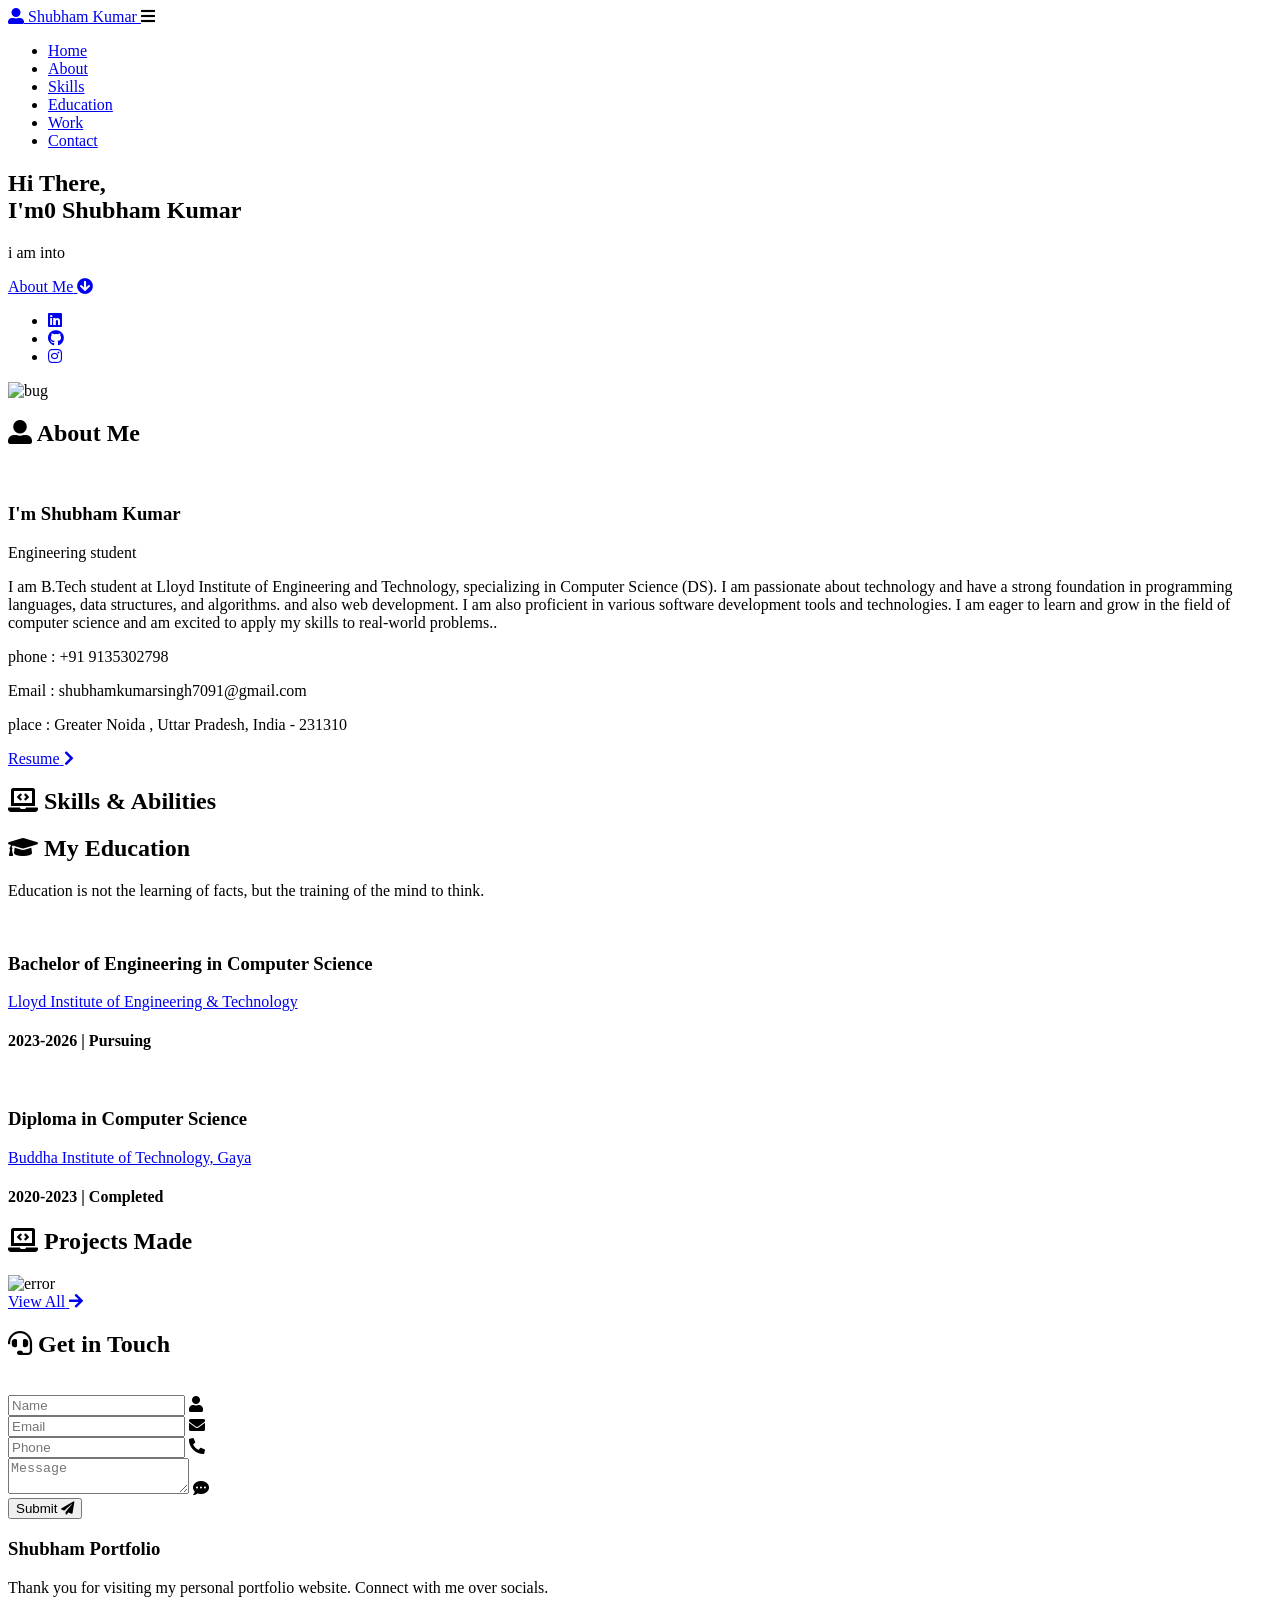
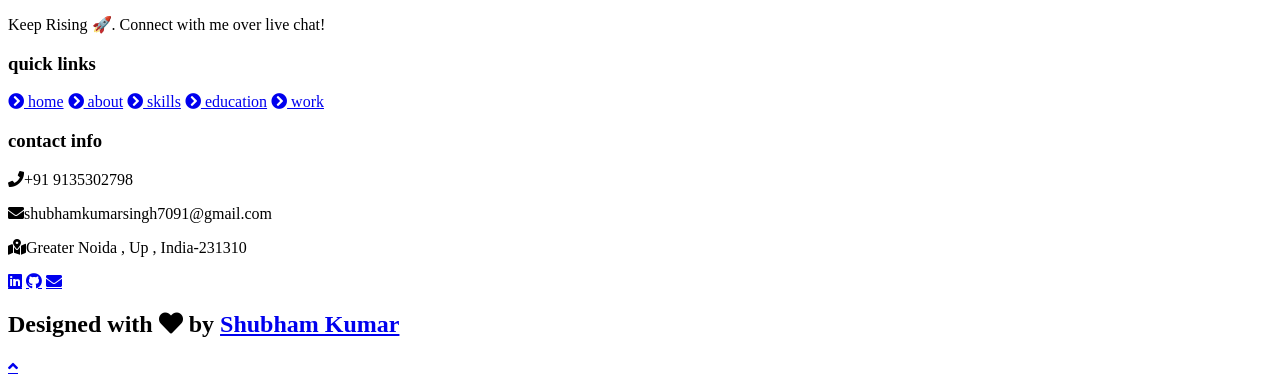
==== index.html @ c1a16270 "updated portfolio changes" ====
<!DOCTYPE html>
<html lang="en">
<head>
    <meta charset="UTF-8">
    <meta http-equiv="X-UA-Compatible" content="IE=edge">
    <meta name="viewport" content="width=device-width, initial-scale=1.0">
    <meta name="keywords" content="Shubham Kumar, Portfolio, Full Stack Developer, Web Developer">
    <meta name="description" content="Welcome to shubham Portfolio. Full-Stack Web Developer" />
    <!-- Custom CSS -->
    <link rel="stylesheet" href="assets/css/style.css">
    <!-- Font Awesome -->
    <link rel="stylesheet" href="https://cdnjs.cloudflare.com/ajax/libs/font-awesome/5.15.3/css/all.min.css" integrity="sha512-iBBXm8fW90+nuLcSKlbmrPcLa0OT92xO1BIsZ+ywDWZCvqsWgccV3gFoRBv0z+8dLJgyAHIhR35VZc2oM/gI1w==" crossorigin="anonymous" referrerpolicy="no-referrer" />
    <!-- Favicon -->
    <link id='favicon' rel="shortcut icon" href="assets/images/favicon.jpg" type="image/x-png">
    <title>Shubham Kumar | Full Stack Developer</title>

<meta name="author" content="Shubham Kumar">
<meta name="robots" content="index, follow">

<!-- Open Graph (for sharing) -->
<meta property="og:title" content="Shubham Kumar Portfolio">
<meta property="og:description" content="Full Stack Developer Portfolio">
<meta property="og:image" content="assets/images/hero.jpg">
<meta property="og:type" content="website">
</head>
<body>


<!-- navbar starts -->
<header>
        <a href="https://www.linkedin.com/in/shubham-kumar-8b270b229/" class="logo"><i class="fas fa-user-alt"></i> Shubham Kumar </a>

        <div id="menu" class="fas fa-bars"></div>
        <nav class="navbar">
            <ul>
            <li><a class="active" href="#home">Home</a></li>
            <li><a href="#about">About</a></li>
            <li><a href="#skills">Skills</a></li>
            <li><a href="#education">Education</a></li>
            <li><a href="#work">Work</a></li>
            <!-- <li><a href="#experience">Experience</a></li> -->
            <li><a href="#contact">Contact</a></li>
            </ul>
        </nav>
</header>
<!-- navbar ends -->


<!-- hero section starts -->
<section class="home" id="home">
    <div id="particles-js"></div>

    <div class="content">
    <h2>Hi There,<br/> I'm0 Shubham <span>Kumar</span></h2>
    <p>i am into <span class="typing-text"></span></p>
    <a href="#about" class="btn"><span>About Me</span>
      <i class="fas fa-arrow-circle-down"></i>
    </a>
    <div class="socials">
        <ul class="social-icons">
          <li><a class="linkedin" aria-label="LinkedIn" href="https://www.linkedin.com/in/shubham-kumar-8b270b229/" target="_blank"><i class="fab fa-linkedin"></i></a></li> 
          <li><a class="github" aria-label="GitHub" href="https://github.com/Shubhamkr4013" target="_blank"><i class="fab fa-github"></i></a></li>
          <li><a class="instagram" aria-label="Instagram" href="https://www.instagram.com/shiv_premi__2004/"><i class="fab fa-instagram" target="_blank"></i></a></li>
          
        </ul>
      </div>
    </div>
<div class="image">
    <img draggable="false" class="tilt" src="assets/images/hero.jpg" alt="bug">
</div>
</section>
<!-- hero section ends -->


<!-- about section starts -->
<section class="about" id="about">
    <h2 class="heading"><i class="fas fa-user-alt"></i> About <span>Me</span></h2>
    
    <div class="row">

    <div class="image">
        <img draggable="false" class="tilt" src="1.jpg" alt="">
    </div>
    <div class="content">
        <h3>I'm Shubham Kumar</h3>
        <span class="tag">Engineering student</span>
        
        <p>I am B.Tech student at Lloyd Institute of Engineering and Technology, specializing in Computer Science (DS). I am passionate about technology and have a strong foundation in programming languages, data structures, and algorithms. and also web development. I am also proficient in various software development tools and technologies. I am eager to learn and grow in the field of computer science and am excited to apply my skills to real-world problems.. </p>
        
        <div class="box-container">
            
            <div class="box">
              <p><span> phone : </span> +91  9135302798</p>
              <p><span> Email : </span> shubhamkumarsingh7091@gmail.com</p>
              <p><span> place : </span>Greater Noida , Uttar Pradesh, India - 231310</p>
            </div>
        </div>
        
        <div class="resumebtn">
            <a href="https://drive.google.com/file/d/1dnx3DpouAAM_uO0ehfwzqqExNvEdkZsB/view?usp=drivesdk " target="_blank" class="btn"><span>Resume</span>
                <i class="fas fa-chevron-right"></i>
            </a>
        </div>

    </div>
    </div>
</section>
<!-- about section ends -->

<!-- skills section starts -->
<section class="skills" id="skills">

    <h2 class="heading"><i class="fas fa-laptop-code"></i> Skills & <span>Abilities</span></h2>

    <div class="container">
          <div class="row" id="skillsContainer">

            <div class="bar">
              <!-- <div class="info">
                <img src="https://img.icons8.com/color/48/000000/adobe-xd.png"/>
                <span>AdobeXD</span>
              </div> -->
            </div>

      </div>
</div>
</section>
<!-- skills section ends -->


<!-- education section starts -->
<section class="education" id="education">

  <h1 class="heading"><i class="fas fa-graduation-cap"></i> My <span>Education</span></h1>

    <p class="qoute">Education is not the learning of facts, but the training of the mind to think.</p>

    <div class="box-container">

    <div class="box">
        <div class="image">
        <img draggable="false" src="assets/images/educat/college.jpeg" alt="">
        </div>
        <div class="content">
        <h3>Bachelor of Engineering in Computer Science</h3>
      
        <p><a href="https://liet.in/">Lloyd Institute of Engineering & Technology</a></p>
        <h4>2023-2026 | Pursuing</h4>
        </div>
    </div>

    <div class="box">
      <div class="image">
      <img draggable="false" src="assets/images/educat/school.jpg" alt="">
      </div>
      <div class="content">
      <h3>Diploma in Computer Science </h3>
      <!-- <p>Buddha Institute of Technology , Gaya</p> -->
      <p><a href="http://bodhgayabit.net/en/home/">Buddha Institute of Technology, Gaya</a></p>
      <h4>2020-2023 | Completed</h4>
      </div>
    </div>

</div>
</section>
<!-- education section ends -->


<!-- work project section starts -->
<section class="work" id="work">

  <h2 class="heading"><i class="fas fa-laptop-code"></i> Projects <span>Made</span></h2>

  <div class="box-container">

    <div class="box tilt">
      <img draggable="false" src="assets/images/projects/portfolio1.jpg" alt="error">
      <div class="content">
      </div>

      


     
    </div>

</div>

 <div class="viewall">
  <a href="/projects" class="btn"><span>View All</span>
    <i class="fas fa-arrow-right"></i>
</a>
</div>

</section>

<!-- work project section ends -->

<!-- experience section starts -->
<!-- <section class="experience" id="experience">

  <h2 class="heading"><i class="fas fa-briefcase"></i> Experience </h2>

  <div class="timeline">

    <div class="container right">
      <div class="content">
        <div class="tag">
          <h2>Content Creator</h2>
        </div>
        <div class="desc">
            <h3>techoverflows</h3>
            <p>June 24- present</p>
        </div>
      </div>
    </div>

    <div class="container left">
      <div class="content">
        <div class="tag">
          <h2>Working</h2>
        </div>
        <div class="desc">
            <h3>Software Engineer</h3>
            <p>Nov 2023 - present</p>
        </div>
      </div>
    </div>

    <div class="container right">
      <div class="content">
        <div class="tag">
          <h2>Coaching</h2>
        </div>
        <div class="desc">
            <h3>Sky Coding Institute</h3>
            <p>June 24 - present</p>
        </div>
      </div>
    </div>

  <div class="morebtn">
    <a href="/experience" class="btn"><span>View All</span>
      <i class="fas fa-arrow-right"></i>
  </a>
  </div>

</div>

</section>-->
<!-- experience section ends -->

<!-- contact section starts -->
<section class="contact" id="contact">
  
  <h2 class="heading"><i class="fas fa-headset"></i> Get in <span>Touch</span></h2>

  <div class="container">
    <div class="content">
      <div class="image-box">
        <img draggable="false" src="assets/images/contact1.png" alt="">
      </div>
    <form id="contact-form">
      
      <div class="form-group">
        <div class="field">
          <input type="text" name="name" placeholder="Name" required>
          <i class='fas fa-user'></i>
        </div>
        <div class="field">
          <input type="email" name="email" placeholder="Email" required>
          <i class='fas fa-envelope'></i>
        </div>
        <div class="field">
          <input type="text" name="phone" placeholder="Phone">
          <i class='fas fa-phone-alt'></i>
        </div>
        <div class="message">
        <textarea placeholder="Message" name="message" required></textarea>
        <i class="fas fa-comment-dots"></i>
        </div>
        </div>
      <div class="button-area">
        <button type="submit">
          Submit <i class="fa fa-paper-plane"></i></button>
      </div>
    </form>
  </div>
  </div>
</section>
<!-- contact section ends -->


<!-- footer section starts -->
<section class="footer">

  <div class="box-container">

      <div class="box">
          <h3>Shubham Portfolio</h3>
          <p>Thank you for visiting my personal portfolio website. Connect with me over socials. <br/> <br/> Keep Rising 🚀. Connect with me over live chat!</p>
      </div>

      <div class="box">
          <h3>quick links</h3>
          <a href="#home"><i class="fas fa-chevron-circle-right"></i> home</a>
          <a href="#about"><i class="fas fa-chevron-circle-right"></i> about</a>
          <a href="#skills"><i class="fas fa-chevron-circle-right"></i> skills</a>
          <a href="#education"><i class="fas fa-chevron-circle-right"></i> education</a>
          <a href="#work"><i class="fas fa-chevron-circle-right"></i> work</a>
          <!-- <a href="#experience"><i class="fas fa-chevron-circle-right"></i> experience</a> -->
      </div>

      <div class="box">
          <h3>contact info</h3>
          <p> <i class="fas fa-phone"></i>+91 9135302798</p>
          <p> <i class="fas fa-envelope"></i>shubhamkumarsingh7091@gmail.com</p>
          <p> <i class="fas fa-map-marked-alt"></i>Greater Noida , Up , India-231310</p>
          <div class="share">

              <a href="https://www.linkedin.com/in/shubham-kumar-8b270b229/" class="fab fa-linkedin" aria-label="LinkedIn" target="_blank"></a>
              <a href="https://github.com/Shubhamkr4013" class="fab fa-github" aria-label="GitHub" target="_blank"></a>
              <a href="mailto:shubhamkumarsingh7091@gmail.com" class="fas fa-envelope" aria-label="Mail" target="_blank"></a>
              
          </div>
      </div>
  </div>

  <h1 class="credit">Designed with <i class="fa fa-heart pulse"></i> by <a href="https://www.linkedin.com/in/shubham-kumar-8b270b229/"> Shubham Kumar</a></h1>

</section>
<!-- footer section ends -->


<!-- scroll top btn -->
<a href="#home" aria-label="ScrollTop" class="fas fa-angle-up" id="scroll-top"></a>
<!-- scroll back to top -->


<!-- ==== ALL MAJOR JAVASCRIPT CDNS STARTS ==== -->
<!-- jquery cdn -->
<script src="https://cdnjs.cloudflare.com/ajax/libs/jquery/3.6.0/jquery.min.js" integrity="sha512-894YE6QWD5I59HgZOGReFYm4dnWc1Qt5NtvYSaNcOP+u1T9qYdvdihz0PPSiiqn/+/3e7Jo4EaG7TubfWGUrMQ==" crossorigin="anonymous" referrerpolicy="no-referrer"></script>

<!-- typed.js cdn -->
<script src="https://cdnjs.cloudflare.com/ajax/libs/typed.js/2.0.5/typed.min.js" integrity="sha512-1KbKusm/hAtkX5FScVR5G36wodIMnVd/aP04af06iyQTkD17szAMGNmxfNH+tEuFp3Og/P5G32L1qEC47CZbUQ==" crossorigin="anonymous" referrerpolicy="no-referrer"></script>

<!-- particle.js links -->
<script src="assets/js/particles.min.js"></script>
<script src="assets/js/app.js"></script>

<!-- vanilla tilt.js links -->
<script src="https://cdnjs.cloudflare.com/ajax/libs/vanilla-tilt/1.7.0/vanilla-tilt.min.js" integrity="sha512-SttpKhJqONuBVxbRcuH0wezjuX+BoFoli0yPsnrAADcHsQMW8rkR84ItFHGIkPvhnlRnE2FaifDOUw+EltbuHg==" crossorigin="anonymous" referrerpolicy="no-referrer"></script>

<!-- scroll reveal anim -->
<script src="https://unpkg.com/scrollreveal"></script>

<script
      type="text/javascript"
      src="https://cdn.jsdelivr.net/npm/emailjs-com@3/dist/email.min.js"
    ></script>

<!-- ==== ALL MAJOR JAVASCRIPT CDNS ENDS ==== -->

<script src="assets/js/script.js"></script>

</body>
</html>
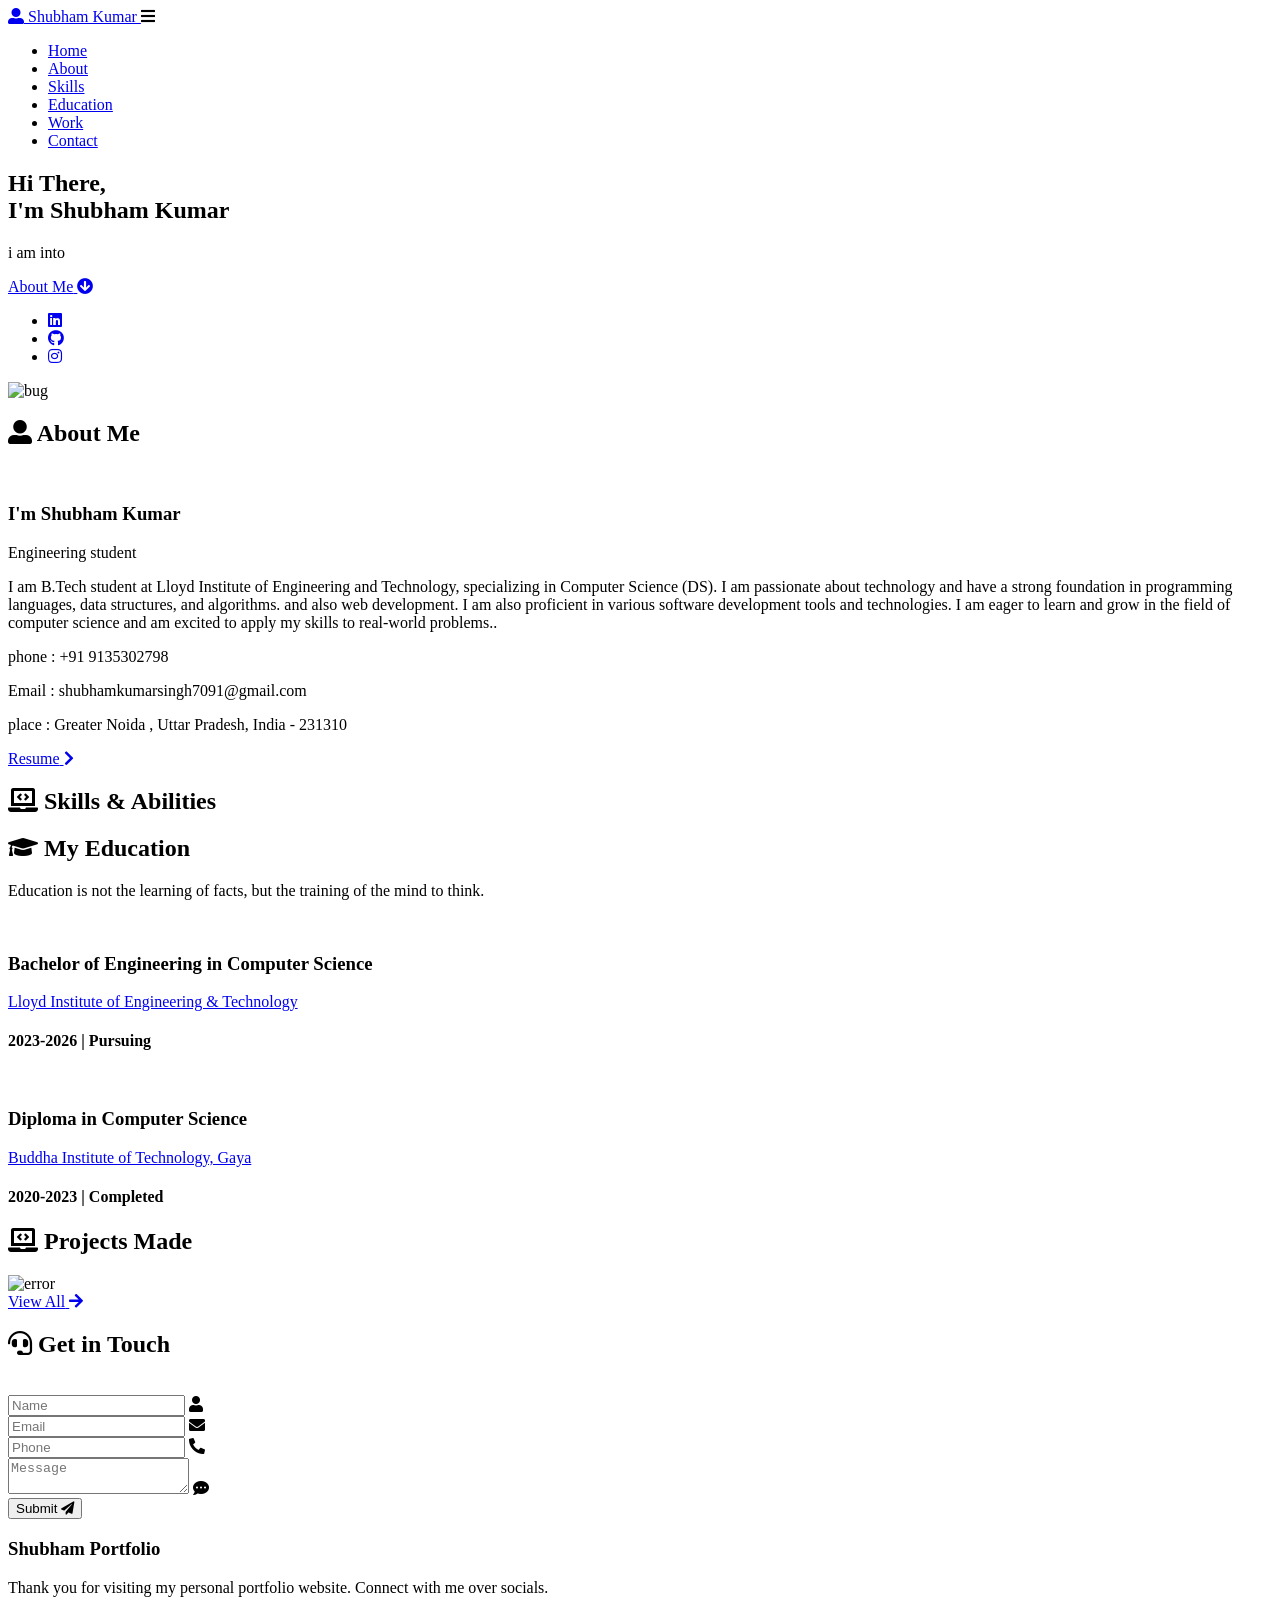
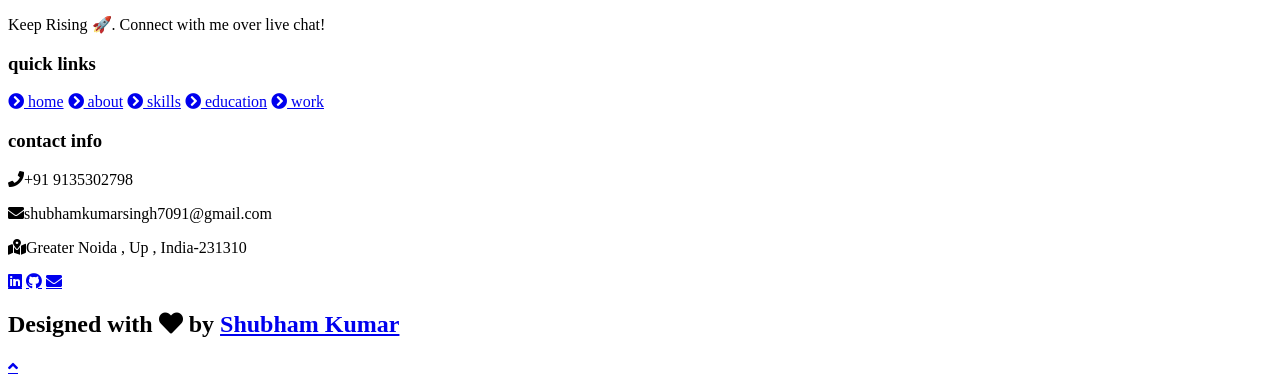
==== commit 37243db8: "updated portfolio changes" ====
--- a/index.html
+++ b/index.html
@@ -51,7 +51,7 @@
     <div id="particles-js"></div>
 
     <div class="content">
-    <h2>Hi There,<br/> I'm0 Shubham <span>Kumar</span></h2>
+    <h2>Hi There,<br/> I'm Shubham <span>Kumar</span></h2>
     <p>i am into <span class="typing-text"></span></p>
     <a href="#about" class="btn"><span>About Me</span>
       <i class="fas fa-arrow-circle-down"></i>
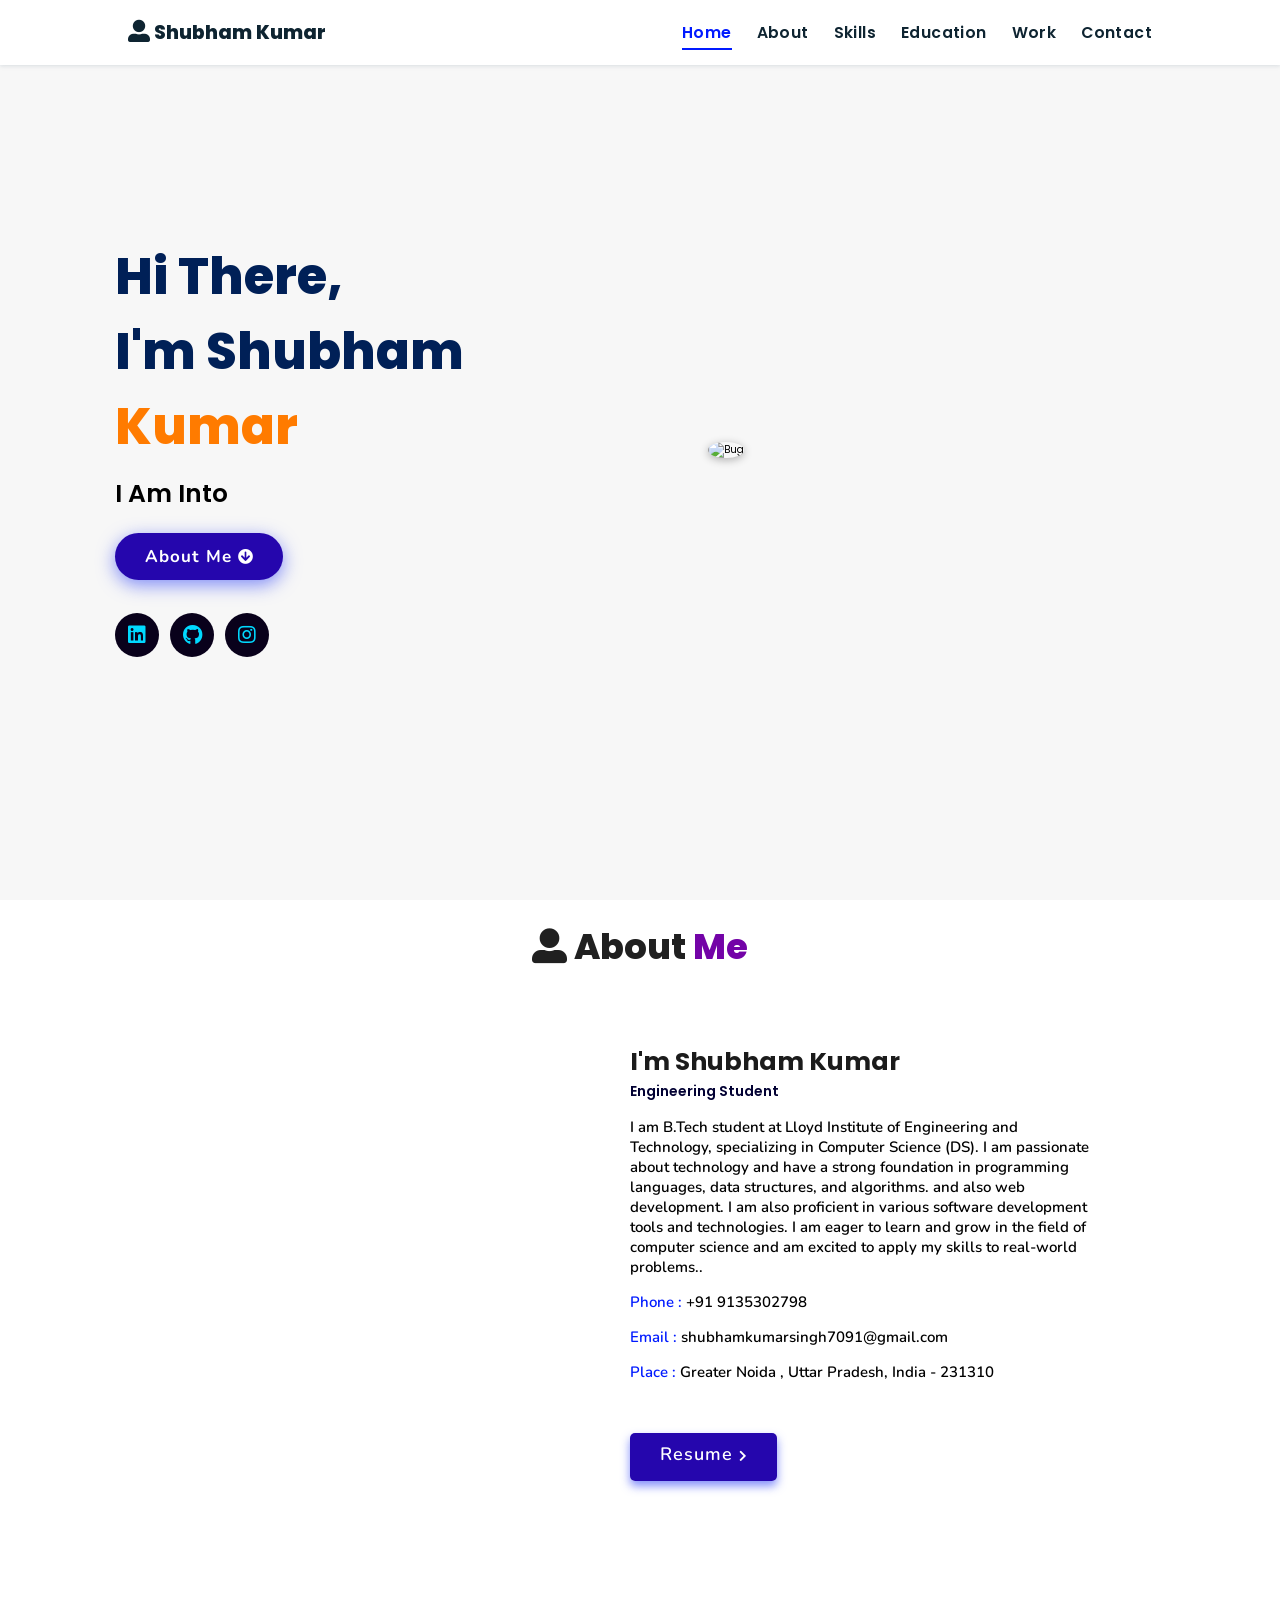
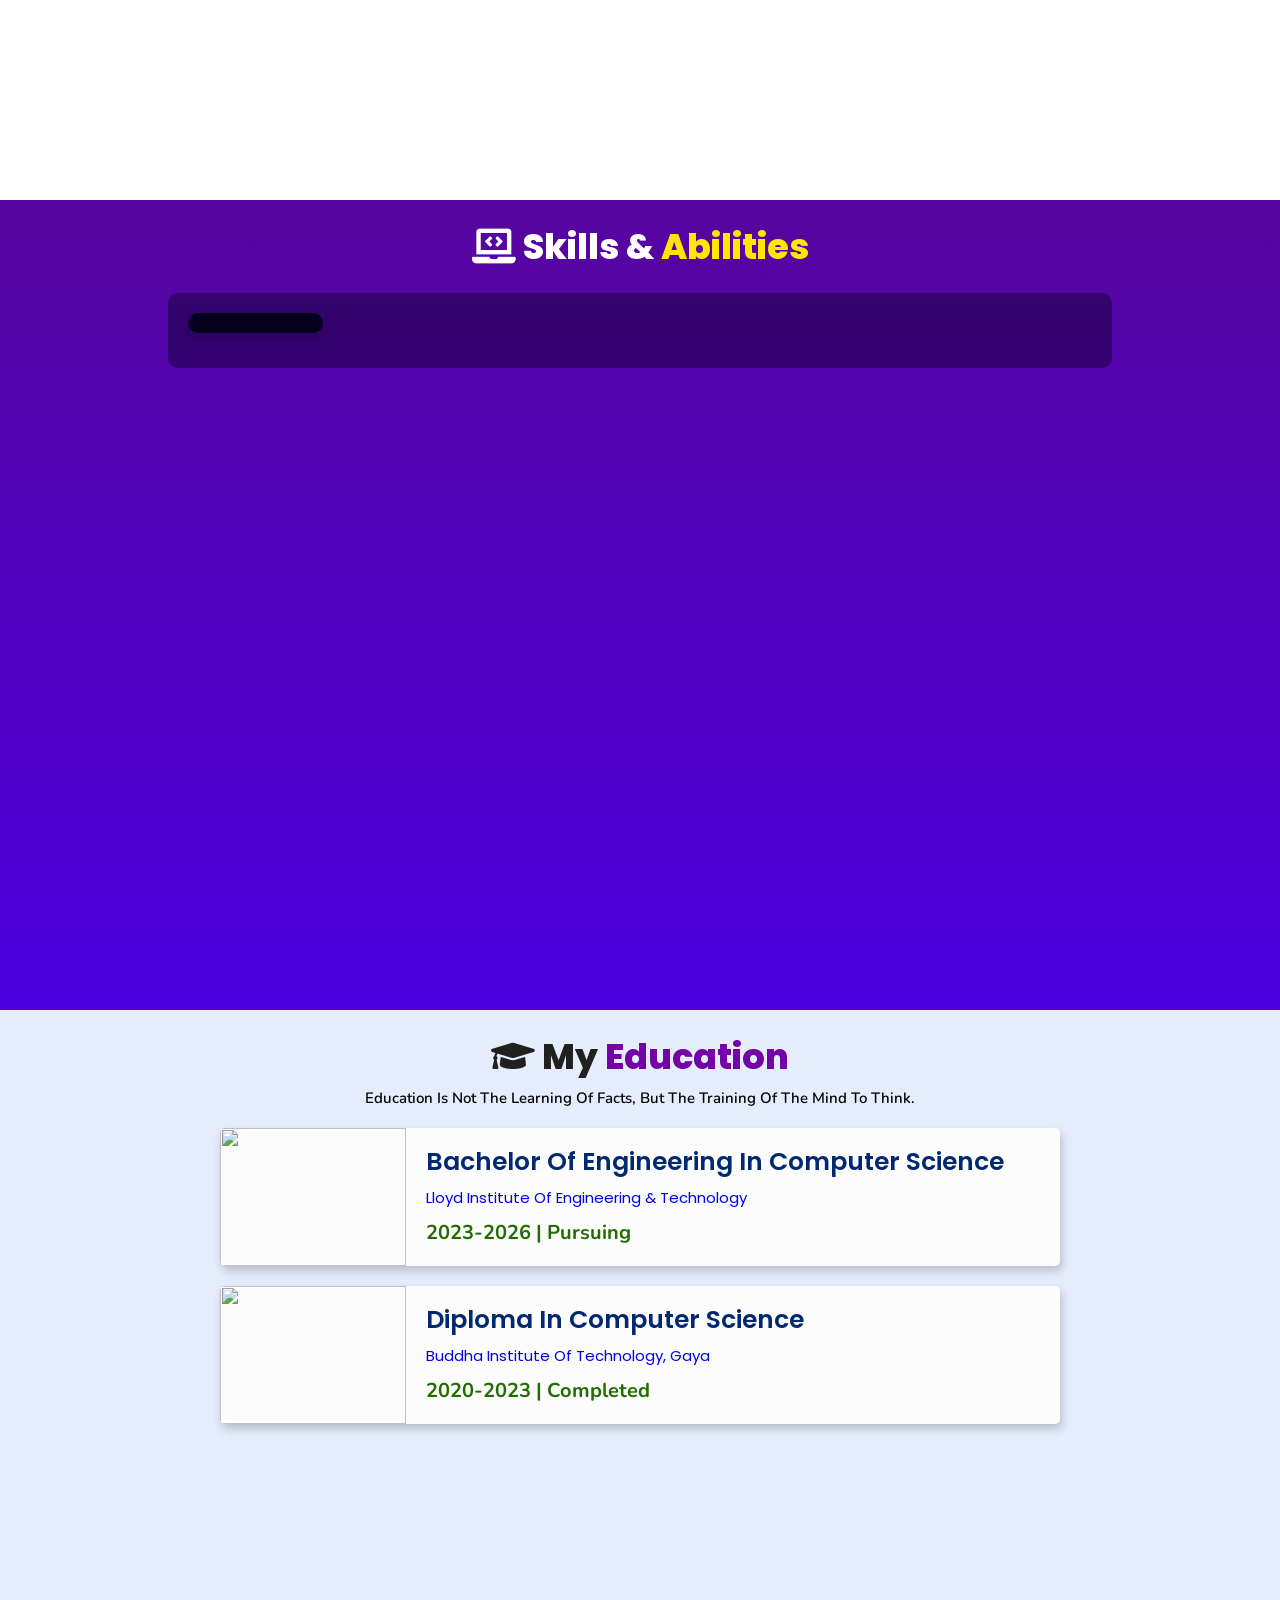
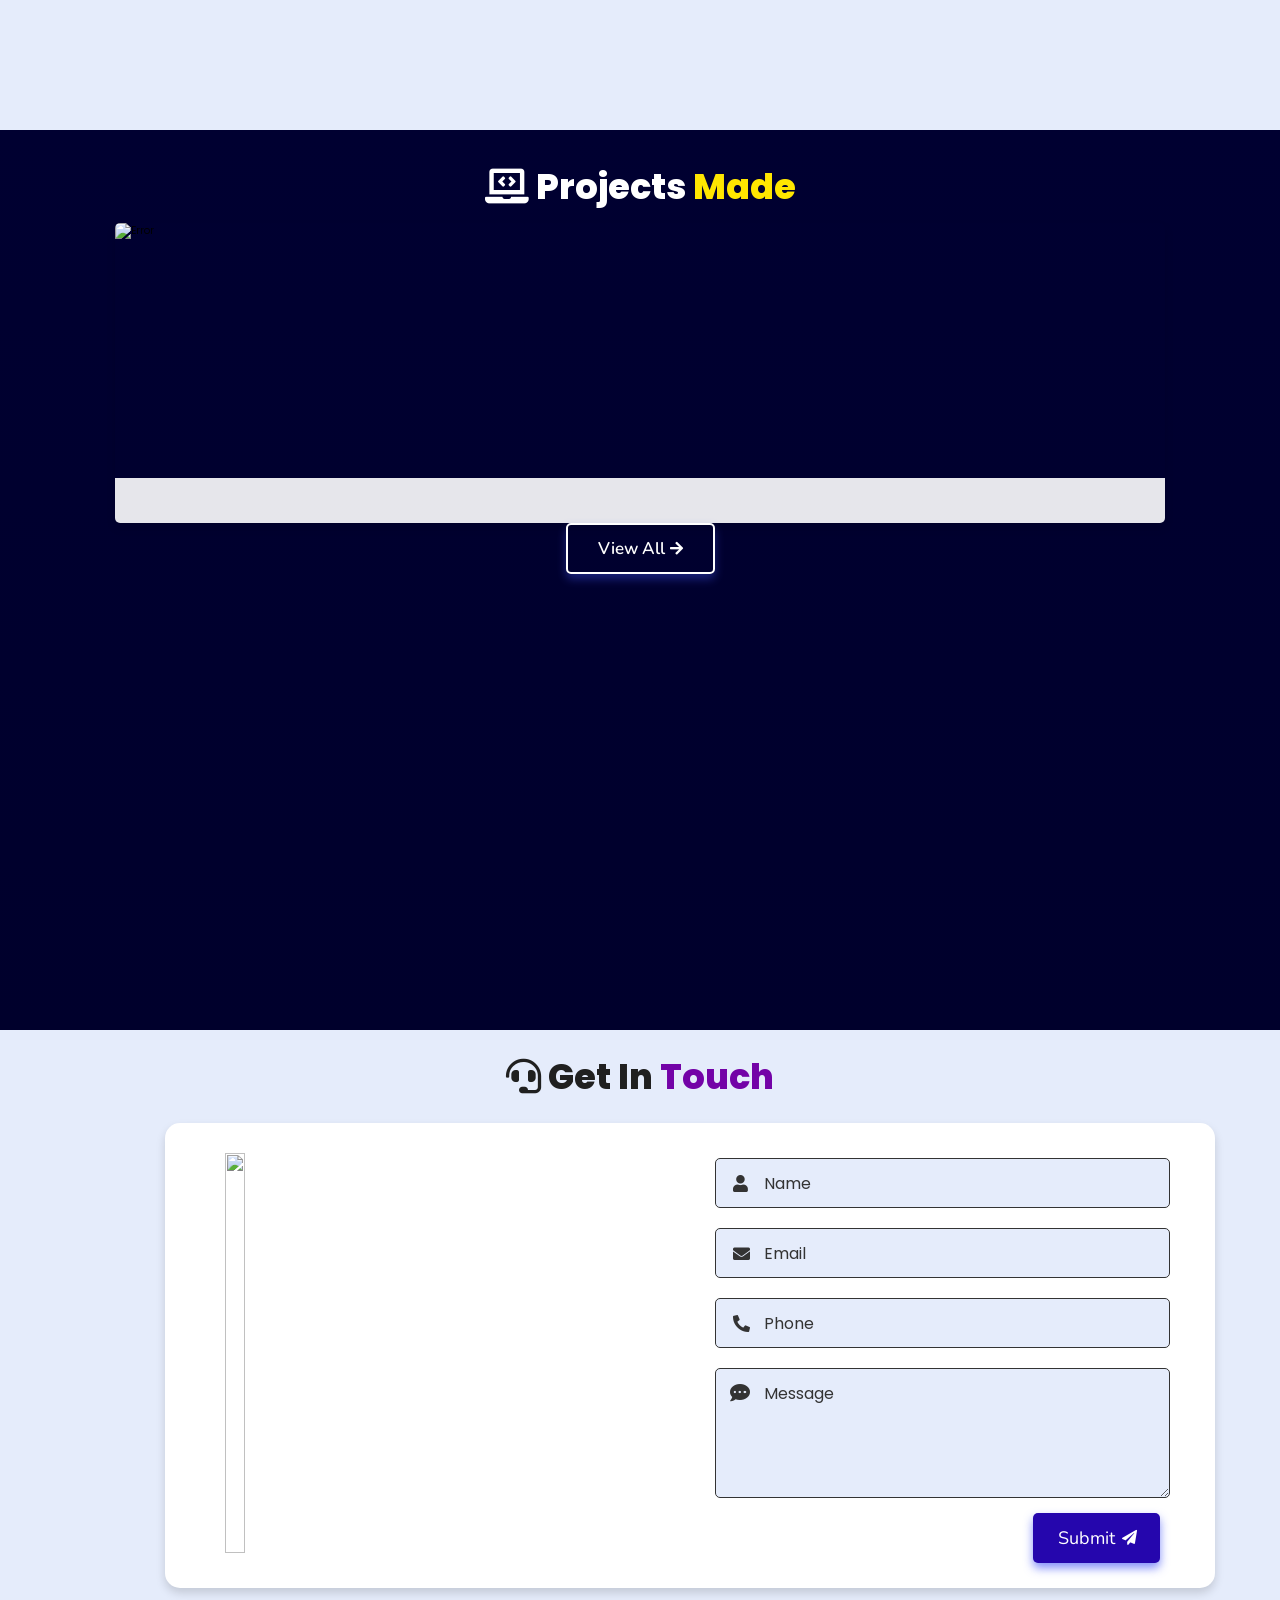
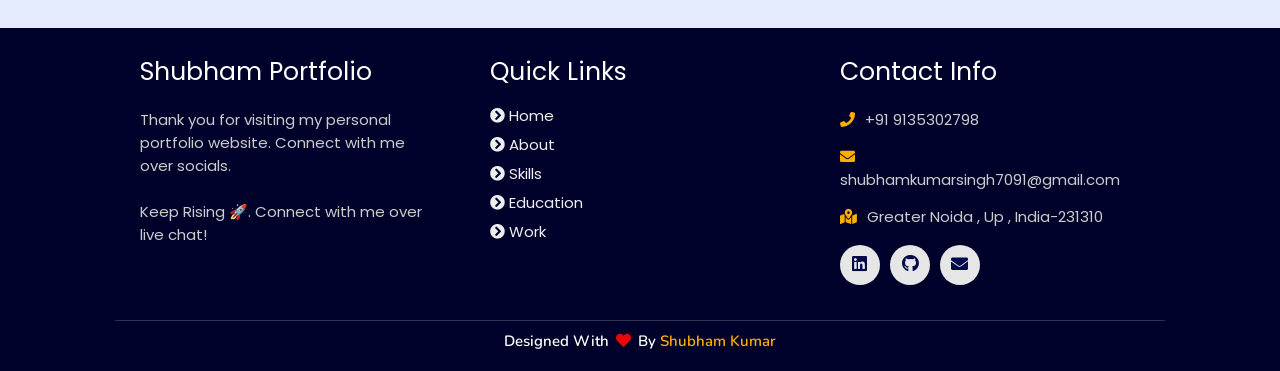
==== commit 3d670242: "updated portfolio changes" ====
--- a/index.html
+++ b/index.html
@@ -97,7 +97,7 @@
         </div>
         
         <div class="resumebtn">
-            <a href="https://drive.google.com/file/d/1dnx3DpouAAM_uO0ehfwzqqExNvEdkZsB/view?usp=drivesdk " target="_blank" class="btn"><span>Resume</span>
+            <a href="https://drive.google.com/file/d/1GuKbYMm3zIRAudhKvsuUWCnAhViKHqMQ/view?usp=drive_link" target="_blank" class="btn"><span>Resume</span>
                 <i class="fas fa-chevron-right"></i>
             </a>
         </div>
@@ -187,7 +187,7 @@
 </div>
 
  <div class="viewall">
-  <a href="/projects" class="btn"><span>View All</span>
+  <a href="projects/index.html" class="btn"><span>View All</span>
     <i class="fas fa-arrow-right"></i>
 </a>
 </div>
--- a/assets/css/style.css
+++ b/assets/css/style.css
@@ -0,0 +1,1237 @@
+@import url("https://fonts.googleapis.com/css2?family=Poppins:wght@400;600;700&display=swap");
+@import url("https://fonts.googleapis.com/css2?family=Nunito:ital,wght@0,300;0,400;0,600;0,700;1,300;1,400&display=swap");
+
+* {
+  margin: 0;
+  padding: 0;
+  box-sizing: border-box;
+  text-decoration: none;
+  outline: none;
+  border: none;
+  text-transform: capitalize;
+  transition: all 0.2s linear;
+}
+html {
+  font-size: 62.5%;
+  overflow-x: hidden;
+  scroll-behavior: smooth;
+}
+body {
+  background: #f7f7f7;
+  font-family: "Poppins", sans-serif;
+}
+
+*::selection {
+  background: #2b3dda;
+  color: #fff;
+}
+
+html {
+  font-size: 62.5%;
+  overflow-x: hidden;
+}
+html::-webkit-scrollbar {
+  width: 0.8rem;
+}
+html::-webkit-scrollbar-track {
+  background: rgb(235, 202, 245);
+}
+html::-webkit-scrollbar-thumb {
+  background: #420177;
+}
+
+/* pre loader start */
+.loader-container {
+  position: fixed;
+  top: 0;
+  left: 0;
+  z-index: 10000;
+  background: #e6eff1;
+  display: flex;
+  align-items: center;
+  justify-content: center;
+  height: 100%;
+  width: 100%;
+}
+.loader-container.fade-out {
+  top: -120%;
+}
+/* pre loader end */
+
+/* navbar starts */
+header {
+  position: fixed;
+  top: 0;
+  left: 0;
+  right: 0;
+  z-index: 1000;
+  display: flex;
+  align-items: center;
+  justify-content: space-between;
+  padding: 1.7rem 10%;
+  height: 6.5rem;
+  background-color: #fff;
+  box-shadow: 0 1px 4px rgba(146, 161, 176, 0.3);
+}
+section {
+  min-height: 100vh;
+  padding: 2rem 9%;
+}
+.heading {
+  font-size: 3.5rem;
+  color: rgb(32, 32, 32);
+  font-weight: 800;
+  text-align: center;
+}
+.heading span {
+  color: rgb(115, 3, 167);
+}
+header .logo {
+  font-size: 1.9rem;
+  font-weight: 800;
+  text-decoration: none;
+  color: #0e2431;
+}
+header .logo i {
+  font-size: 2.2rem;
+}
+header .logo:hover {
+  color: #fc8c05;
+}
+header .navbar ul {
+  list-style: none;
+  display: flex;
+  justify-content: center;
+  align-items: center;
+}
+header .navbar li {
+  margin-left: 2.5rem;
+}
+header .navbar ul li a {
+  font-size: 1.57rem;
+  color: #0e2431;
+  font-weight: 600;
+  text-decoration: none;
+  letter-spacing: 0.04rem;
+  transition: 0.2s;
+}
+header .navbar ul li a.active,
+header .navbar ul li a:hover {
+  color: #011aff;
+  border-bottom: 0.2rem solid #011aff;
+  padding: 0.5rem 0;
+}
+/* navbar ends */
+
+/* hamburger icon starts*/
+#menu {
+  font-size: 3rem;
+  cursor: pointer;
+  color: rgb(24, 2, 63);
+  display: none;
+}
+@media (max-width: 768px) {
+  #menu {
+    display: block;
+  }
+  header .navbar {
+    position: fixed;
+    top: 6.5rem;
+    right: -120%;
+    width: 75%;
+    height: 100%;
+    text-align: left;
+    align-items: flex-start;
+    background-color: #0e0f31;
+  }
+  header .navbar ul {
+    flex-flow: column;
+    padding: 1rem;
+  }
+  header .navbar ul li {
+    text-align: center;
+    width: 100%;
+    margin: 1rem 0;
+    border-radius: 0.5rem;
+    width: 26rem;
+  }
+  header .navbar ul li a {
+    display: block;
+    padding: 1rem;
+    text-align: left;
+    color: #fff;
+    font-size: 2rem;
+  }
+  header .navbar ul li a.active,
+  header .navbar ul li a:hover {
+    padding: 1rem;
+    color: #fff;
+    border-radius: 0.5rem;
+    border-bottom: 0.5rem solid #011aff;
+  }
+  .fa-times {
+    transform: rotate(180deg);
+  }
+  header .navbar.nav-toggle {
+    right: 0;
+  }
+}
+/* hamburger icon ends */
+
+/* hero section starts*/
+.home {
+  position: relative;
+  display: flex;
+  flex-wrap: wrap;
+  gap: 1.5rem;
+  min-height: 100vh;
+  align-items: center;
+}
+.home #particles-js {
+  position: absolute;
+  top: 0;
+  left: 0;
+  height: 100%;
+  width: 100%;
+}
+.home::before {
+  content: "";
+  position: absolute;
+  top: 0;
+  left: 0;
+  height: 100%;
+  width: 100%;
+}
+.home .content {
+  flex: 1 1 40rem;
+  padding-top: 1rem;
+  z-index: 1;
+}
+.home .image {
+  flex: 1 1 40rem;
+  z-index: 1;
+}
+.home .image img {
+  width: 70%;
+  margin-left: 6rem;
+  border-radius: 50%;
+  box-shadow: 0 2px 8px rgba(0, 0, 0, 0.3);
+  cursor: pointer;
+}
+.home .image img:hover {
+  box-shadow: 0 5px 15px rgba(0, 0, 0, 0.5);
+}
+.home .content h2 {
+  font-size: 5rem;
+  font-weight: 800;
+  color: #002057;
+}
+.home .content h2 span {
+  font-size: 5rem;
+  font-weight: 800;
+  color: #ff7b00;
+}
+.home .content p {
+  font-size: 2.5rem;
+  color: #000;
+  font-weight: 600;
+  padding: 1rem 0;
+}
+.home .content p span {
+  font-size: 2.5rem;
+  color: rgb(148, 8, 8);
+  font-weight: 600;
+  padding: 1rem 0;
+}
+.home .btn {
+  margin-top: 1rem;
+  position: absolute;
+  line-height: 0;
+  padding: 1.6rem 3rem;
+  border-radius: 4em;
+  transition: 0.5s;
+  color: #fff;
+  background: #2506ad;
+  box-shadow: 0px 5px 18px rgba(48, 68, 247, 0.6);
+  font-family: "Nunito", sans-serif;
+}
+.home .btn span {
+  font-weight: 700;
+  font-size: 1.7rem;
+  letter-spacing: 0.1rem;
+}
+.home .btn i {
+  margin-left: 0.3rem;
+  font-size: 1.5rem;
+  transition: 0.3s;
+}
+.home .btn:hover {
+  background: #1a047e;
+}
+.home .btn:hover i {
+  transform: translateX(5px);
+}
+/* social icons start */
+.socials {
+  position: relative;
+  margin-top: 9rem;
+}
+.socials .social-icons {
+  padding-left: 0;
+  margin-bottom: 0;
+  list-style: none;
+}
+.socials .social-icons li {
+  display: inline-block;
+  margin-bottom: 14px;
+}
+.social-icons a {
+  font-size: 2rem;
+  display: inline-block;
+  line-height: 44px;
+  color: #00d9ff;
+  background-color: #09011b;
+  width: 44px;
+  height: 44px;
+  text-align: center;
+  margin-right: 8px;
+  border-radius: 100%;
+  -webkit-transition: all 0.2s linear;
+  -o-transition: all 0.2s linear;
+  transition: all 0.2s linear;
+}
+.social-icons a:active,
+.social-icons a:focus,
+.social-icons a:hover {
+  color: #fff;
+  background-color: #0685da;
+}
+.social-icons a.github:hover {
+  background-color: #0e0e0e;
+}
+.social-icons a.twitter:hover {
+  background-color: #00aced;
+}
+.social-icons a.linkedin:hover {
+  background-color: #007bb6;
+}
+.social-icons a.dev:hover {
+  background-color: #070707;
+}
+.social-icons a.instagram:hover {
+  background-color: #ee00da;
+}
+/* social icons end */
+
+/* hero media queries starts*/
+@media (max-width: 450px) {
+  .home .btn {
+    margin: 4rem 0;
+  }
+  .socials {
+    margin-top: 12rem;
+  }
+  .home .image img {
+    margin-top: -12rem;
+  }
+  .home .content p {
+    font-size: 2.2rem;
+  }
+  .home .content p span {
+    font-size: 2.2rem;
+  }
+}
+/* hero media queries ends*/
+/* hero section end */
+
+/* about section starts */
+.about {
+  background: rgb(255, 255, 255);
+}
+.about .row {
+  display: flex;
+  flex-direction: row;
+  gap: 2rem;
+  flex-wrap: wrap;
+  padding: 4rem;
+}
+.about .row .image {
+  text-align: center;
+  flex: 1 1 35rem;
+}
+.about .row .image img {
+  margin: 4rem;
+  width: 30rem;
+  height: auto;
+  border-radius: 5%;
+  box-shadow: 0 5px 10px rgba(0, 0, 0, 0.6);
+  mix-blend-mode: luminosity;
+  transition: 0.3s;
+  cursor: pointer;
+}
+.about .row .image img:hover {
+  mix-blend-mode: normal;
+}
+.about .row .content {
+  flex: 1 1 45rem;
+  padding: 3rem;
+}
+.about .row .content h3 {
+  color: rgb(27, 27, 27);
+  font-size: 2.5rem;
+}
+.about .row .content .tag {
+  font-size: 1.4rem;
+  color: #020133;
+  font-weight: 600;
+  margin-top: 1rem;
+}
+.about .row .content p {
+  font-size: 1.5rem;
+  margin-top: 1.5rem;
+  font-family: "Nunito";
+  font-weight: 600;
+  text-transform: none;
+}
+.about .row .content .box-container {
+  display: flex;
+  flex-wrap: wrap;
+  gap: 1.5rem;
+  font-family: "Nunito";
+  font-weight: 600;
+}
+.about .row .content .box-container .box p {
+  text-transform: none;
+}
+.about .row .content .box-container .box p span {
+  color: #011aff;
+}
+.resumebtn {
+  margin-top: 6rem;
+}
+.resumebtn .btn {
+  padding: 1.7rem 3rem;
+  border-radius: 0.5em;
+  transition: 0.3s;
+  color: #fff;
+  background: #2506ad;
+  box-shadow: 0px 5px 10px rgba(48, 68, 247, 0.6);
+  font-family: "Nunito", sans-serif;
+}
+.resumebtn .btn span {
+  font-weight: 600;
+  font-size: 1.8rem;
+  letter-spacing: 0.1rem;
+}
+.resumebtn .btn i {
+  margin-left: 0.3rem;
+  font-size: 1.2rem;
+  transition: 0.3s;
+}
+.resumebtn .btn:hover {
+  background: #1a047e;
+}
+.resumebtn .btn:hover i {
+  transform: translateX(5px);
+}
+/* about media queries starts*/
+@media screen and (max-width: 600px) {
+  .about .row .image {
+    margin-top: 2rem;
+  }
+  .about .row .image img {
+    margin: 0 auto;
+    width: 80%;
+    mix-blend-mode: normal;
+  }
+  .about .row {
+    padding: 0.5rem;
+    margin-bottom: 7rem;
+  }
+  .about .row .content {
+    padding: 1rem;
+  }
+  .about .row .content .box-container {
+    gap: 0;
+  }
+}
+/* about media queries ends*/
+/* about section ends */
+
+/* skills section starts */
+.skills {
+  min-height: 90vh;
+  background: linear-gradient(to bottom, #57059e, #4a00e0);
+}
+.skills h2 {
+  color: #fff;
+}
+.skills .heading span {
+  color: rgb(255, 230, 0);
+}
+.skills .container {
+  background: rgba(0, 0, 22, 0.4);
+  color: #fff;
+  border-radius: 1rem;
+  padding: 2rem;
+  width: 90%;
+  margin: auto;
+  margin-top: 2rem;
+}
+.skills .container .row {
+  display: grid;
+  grid-template-columns: repeat(6, 1fr);
+  flex-wrap: wrap;
+  gap: 1.8rem;
+}
+.skills .container .bar {
+  margin-bottom: 15px;
+  padding: 10px;
+  border-radius: 1rem;
+  box-shadow: 0 4px 10px rgba(0, 0, 0, 0.2);
+  background: rgba(0, 0, 22, 0.9);
+  transition: 0.2s;
+}
+.skills .container .bar:hover {
+  box-shadow: 0 8px 10px rgba(0, 2, 68, 0.8) !important;
+  background-color: rgba(0, 0, 0, 0.9) !important;
+}
+.skills .container .bar .info {
+  display: flex;
+  flex-direction: column;
+  align-items: center;
+  gap: 1rem;
+  margin-top: 1rem;
+}
+.skills .container .bar .info i {
+  font-size: 4rem;
+}
+.skills .container .bar .info span {
+  font-size: 2rem;
+  font-weight: 500;
+  font-family: "Poppins";
+  margin-left: 0.5rem;
+}
+/* skills media queries starts*/
+@media screen and (max-width: 600px) {
+  .skills .container {
+    padding: 0;
+    margin: 0;
+  }
+  .skills .container .row {
+    grid-template-columns: repeat(2, 1fr);
+    margin: 1rem;
+    padding: 2rem 0.2rem 2rem 0.2rem;
+    gap: 1rem;
+  }
+  .skills .container {
+    margin-top: 5px;
+    width: 100%;
+  }
+}
+/* skills media queries ends*/
+/* skills section ends */
+
+/* education section starts */
+.education {
+  background: #e5ecfb;
+  min-height: 80vh;
+}
+.education .qoute {
+  font-size: 1.5rem;
+  text-align: center;
+  font-family: "Nunito", sans-serif;
+  font-weight: 600;
+  margin-top: 0.5rem;
+}
+.education .box-container {
+  display: flex;
+  flex-wrap: wrap;
+  justify-content: center;
+  align-items: center;
+  flex-direction: column;
+}
+.education .box-container .box {
+  display: flex;
+  flex-direction: row;
+  width: 80%;
+  border-radius: 0.5rem;
+  box-shadow: 0.2rem 0.5rem 1rem rgba(0, 0, 0, 0.2);
+  text-align: center;
+  position: relative;
+  margin-top: 2rem;
+  overflow: hidden;
+  transition: 0.3s;
+  background: rgb(252, 252, 252);
+}
+.education .box-container .box:hover {
+  transform: scale(1.03);
+  box-shadow: 1rem 0.5rem 1.2rem rgba(0, 0, 0, 0.3);
+}
+.education .box-container .box .image {
+  flex: 1 1 20rem;
+  width: 100%;
+}
+.education .box-container .box img {
+  object-fit: cover;
+  position: relative;
+  width: 100%;
+  height: 100%;
+}
+.education .box-container .box .content {
+  position: relative;
+  display: flex;
+  flex-direction: column;
+  padding: 1rem;
+  flex-wrap: wrap;
+  flex: 1 1 70rem;
+}
+.education .box-container .box .content h3 {
+  font-size: 2.5rem;
+  color: #012970;
+  padding: 0.5rem 0;
+  font-weight: 600;
+  text-align: left;
+  margin-left: 1rem;
+}
+.education .box-container .box .content p {
+  font-size: 1.5rem;
+  margin-left: 1rem;
+  text-align: left;
+}
+.education h4 {
+  font-size: 2rem;
+  color: rgb(34, 109, 0);
+  text-align: left;
+  margin: 1rem;
+  font-family: "Nunito", sans-serif;
+  font-weight: 700;
+}
+
+/* education media queries starts*/
+@media screen and (max-width: 600px) {
+  .education .box-container .box {
+    flex-direction: column;
+    width: 100%;
+  }
+  .education .box-container .box .image {
+    width: 100%;
+    height: 25rem;
+  }
+  .education .box-container .box img {
+    width: 100%;
+  }
+  .education .box-container .box .content {
+    position: relative;
+    display: flex;
+    flex-direction: column;
+    padding: 1rem;
+    flex-wrap: wrap;
+    flex: 0;
+  }
+  .education .btns {
+    margin-top: 2rem;
+    margin-left: 1rem;
+    margin-right: 1rem;
+    flex-wrap: wrap;
+  }
+}
+/* education media queries ends*/
+/* education section ends */
+
+/* work section starts */
+.work {
+  /* background: #010124; */
+  background: linear-gradient(to bottom, #000031, #00002c);
+}
+.work h2 {
+  color: #fff;
+  padding: 1rem;
+}
+.work .heading span {
+  color: rgb(255, 230, 0);
+}
+.work .box-container {
+  display: grid;
+  grid-template-columns: repeat(auto-fit, minmax(300px, 1fr));
+  gap: 20px;
+}
+
+
+
+.work .box-container::-webkit-scrollbar {
+  height: 8px;
+}
+
+.work .box-container::-webkit-scrollbar-thumb {
+  background: #888;
+  border-radius: 10px;
+}
+
+
+.work .box-container .box {
+  flex: 1 1 30rem;
+  border-radius: 0.5rem;
+  box-shadow: 0 0.5rem 1rem rgba(0, 0, 0, 0.1);
+  position: relative;
+  overflow: hidden;
+  height: 30rem;
+}
+.work .box-container .box img {
+  height: 100%;
+  width: 100%;
+  object-fit: cover;
+}
+.work .box-container .box .content {
+  height: 100%;
+  width: 100%;
+  position: absolute;
+  top: 85%;
+  left: 0;
+  background: rgba(255, 255, 255, 0.9);
+  display: flex;
+  flex-direction: column;
+}
+.work .box-container .box .content .tag {
+  display: flex;
+  flex-direction: row;
+  justify-content: space-between;
+  align-items: center;
+  height: 4.5rem;
+  width: 100%;
+  padding-left: 1rem;
+  background: #ffd900;
+}
+.work .box-container .box .content .tag h3 {
+  font-size: 2rem;
+}
+.work .box-container .box:hover .content {
+  top: 25%;
+}
+.work .desc {
+  margin: 2rem;
+  display: flex;
+  flex-direction: column;
+  justify-content: center;
+}
+.work .desc p {
+  font-size: 1.5rem;
+}
+.work .desc .btns {
+  display: flex;
+  justify-content: space-between;
+  width: 100%;
+  margin-top: 2rem;
+}
+.work .desc .btns .btn {
+  line-height: 0;
+  display: inline;
+  padding: 1.5rem 2.5rem;
+  border-radius: 0.5rem;
+  font-size: 1.5rem;
+  color: #fff;
+  background: rgb(12, 12, 12);
+  margin-right: 2rem;
+}
+.work .desc .btns .btn:hover {
+  background: #310ae0f5;
+}
+.work .viewall {
+  display: flex;
+  justify-content: center;
+}
+.work .viewall .btn {
+  position: relative;
+  line-height: 0;
+  padding: 1.6rem 3rem;
+  border-radius: 0.5em;
+  transition: 0.5s;
+  color: rgb(255, 255, 255);
+  font-weight: 700;
+  border: 2px solid #fff;
+  box-shadow: 0px 5px 10px rgba(65, 84, 241, 0.4);
+  text-align: center;
+}
+.work .viewall .btn span {
+  font-weight: 600;
+  font-size: 1.7rem;
+  font-family: "Nunito", sans-serif;
+}
+.work .viewall .btn i {
+  margin-left: 0.3rem;
+  font-size: 1.5rem;
+  transition: 0.3s;
+}
+.work .viewall .btn:hover {
+  background: #fff;
+  color: #000;
+}
+.work .viewall .btn:hover i {
+  transform: translateX(5px);
+}
+/* work section ends */
+
+/* experience section starts */
+.experience .timeline {
+  position: relative;
+  max-width: 1200px;
+  margin: 0 auto;
+}
+.experience .timeline::after {
+  content: "";
+  position: absolute;
+  width: 6px;
+  background: #020133;
+  top: 0;
+  bottom: 0;
+  left: 50%;
+  margin-left: -3px;
+  z-index: -2;
+}
+.experience .container {
+  padding: 10px 40px;
+  position: relative;
+  background-color: inherit;
+  width: 50%;
+}
+/*circles on timeline*/
+.experience .container::after {
+  content: "\f0b1";
+  position: absolute;
+  width: 25px;
+  height: 25px;
+  right: -17px;
+  background-color: rgb(255, 255, 255);
+  border: 4px solid #ff9f55;
+  top: 15px;
+  border-radius: 50%;
+  z-index: 100;
+  font-size: 1.89rem;
+  text-align: center;
+  font-weight: 600;
+  color: #02094b;
+  font-family: "Font Awesome\ 5 Free";
+}
+.experience .left {
+  left: 0;
+}
+.experience .right {
+  left: 50%;
+}
+/* arrows pointing right */
+.experience .left::before {
+  content: " ";
+  height: 0;
+  position: absolute;
+  top: 22px;
+  width: 0;
+  z-index: 1;
+  right: 30px;
+  border: medium solid #f68c09;
+  border-width: 10px 0 10px 10px;
+  border-color: transparent transparent transparent #f68c09;
+}
+/* arrows pointing left  */
+.experience .right::before {
+  content: " ";
+  height: 0;
+  position: absolute;
+  top: 22px;
+  width: 0;
+  z-index: 1;
+  left: 30px;
+  border: medium solid #f68c09;
+  border-width: 10px 10px 10px 0;
+  border-color: transparent #f68c09 transparent transparent;
+}
+.experience .right::after {
+  left: -16px;
+}
+.experience .content {
+  background-color: #f68c09;
+  position: relative;
+  border-radius: 6px;
+}
+.experience .content .tag {
+  font-size: 1.3rem;
+  padding-top: 1.5rem;
+  padding-left: 1.5rem;
+}
+.experience .content .desc {
+  margin-left: 1.5rem;
+  padding-bottom: 1rem;
+}
+.experience .content .desc h3 {
+  font-size: 1.5rem;
+  font-weight: 600;
+}
+.experience .content .desc p {
+  font-size: 1.2rem;
+}
+/* view all button */
+.morebtn {
+  display: flex;
+  justify-content: center;
+}
+.morebtn .btn {
+  position: relative;
+  line-height: 0;
+  padding: 1.6rem 3rem;
+  border-radius: 0.5em;
+  transition: 0.5s;
+  color: #fff;
+  background: #2506ad;
+  box-shadow: 0px 5px 10px rgba(48, 68, 247, 0.6);
+  text-align: center;
+}
+.morebtn .btn span {
+  font-weight: 600;
+  font-size: 1.7rem;
+  font-family: "Nunito", sans-serif;
+}
+.morebtn .btn i {
+  margin-left: 0.3rem;
+  font-size: 1.5rem;
+  transition: 0.3s;
+}
+.morebtn .btn:hover {
+  background: #1a047e;
+}
+.morebtn .btn:hover i {
+  transform: translateX(5px);
+}
+
+/* Media queries - Responsive timeline on screens less than 600px wide */
+@media screen and (max-width: 600px) {
+  .experience {
+    min-height: 80vh;
+  }
+  .experience .timeline {
+    margin-top: 2rem;
+  }
+  .experience .timeline::after {
+    left: 31px;
+  }
+  .experience .container {
+    width: 100%;
+    padding-left: 8rem;
+    padding-right: 2rem;
+  }
+  .experience .container::after {
+    font-size: 2.2rem;
+  }
+  .experience .container::before {
+    left: 61px;
+    border: medium solid #f68c09;
+    border-width: 10px 10px 10px 0;
+    border-color: transparent #f68c09 transparent transparent;
+  }
+  .experience .left::after {
+    left: 15px;
+  }
+  .experience .right::after {
+    left: 15px;
+  }
+  .experience .right {
+    left: 0%;
+  }
+  .morebtn {
+    margin-top: 3rem;
+  }
+}
+/* experience media queries ends */
+/* experience section ends */
+
+/* contact section starts */
+.contact {
+  background: #e5ecfb;
+  min-height: 60vh;
+}
+.contact .container {
+  max-width: 1050px;
+  width: 100%;
+  background: #fff;
+  border-radius: 1.5rem;
+  margin: 2rem 5rem;
+  box-shadow: 0 5px 10px rgba(0, 0, 0, 0.15);
+}
+.contact .container .content {
+  display: flex;
+  align-items: center;
+  justify-content: space-between;
+  padding: 2.5rem 2rem;
+}
+.contact .content .image-box {
+  max-width: 60%;
+  margin-left: 4rem;
+}
+.contact .content .image-box img {
+  width: 100%;
+  height: 40rem;
+  position: relative;
+}
+.contact .content form {
+  width: 45%;
+  margin-right: 3.5rem;
+}
+form .form-group {
+  display: flex;
+  flex-direction: column;
+  justify-content: center;
+}
+.form-group .field {
+  height: 50px;
+  display: flex;
+  position: relative;
+  margin: 1rem;
+  width: 100%;
+}
+form i {
+  position: absolute;
+  top: 50%;
+  left: 18px;
+  color: rgb(51, 51, 51);
+  font-size: 17px;
+  pointer-events: none;
+  transform: translateY(-50%);
+}
+form .field input,
+form .message textarea {
+  width: 100%;
+  height: 100%;
+  outline: none;
+  padding: 0 16px 0 48px;
+  font-size: 16px;
+  font-family: "Poppins", sans-serif;
+  border-radius: 5px;
+  border: 1px solid rgb(51, 51, 51);
+  background: #e5ecfb;
+}
+.field input::placeholder,
+.message textarea::placeholder {
+  color: rgb(51, 51, 51);
+}
+.field input:focus,
+.message textarea:focus {
+  padding-left: 47px;
+  border: 2px solid rgb(115, 3, 167);
+}
+.field input:focus ~ i,
+.message textarea:focus ~ i {
+  color: rgb(115, 3, 167);
+}
+form .message {
+  position: relative;
+  margin: 1rem;
+  width: 100%;
+}
+form .message i {
+  top: 25px;
+  font-size: 20px;
+  left: 15px;
+}
+form .message textarea {
+  min-height: 130px;
+  max-height: 230px;
+  max-width: 100%;
+  min-width: 100%;
+  padding: 12px 20px 0 48px;
+}
+form .message textarea::-webkit-scrollbar {
+  width: 0px;
+}
+form .button-area {
+  display: flex;
+  float: right;
+  flex-direction: row-reverse;
+}
+.button-area button {
+  color: #fff;
+  border: none;
+  outline: none;
+  font-size: 1.8rem;
+  cursor: pointer;
+  border-radius: 5px;
+  padding: 13px 25px;
+  background: #2506ad;
+  box-shadow: 0px 5px 10px rgba(48, 68, 247, 0.6);
+  transition: 0.3s ease;
+  font-family: "Nunito", sans-serif;
+}
+.button-area button:hover {
+  background: #421cecf5;
+}
+.button-area span {
+  font-size: 17px;
+  padding: 1rem;
+  display: none;
+}
+.button-area button i {
+  position: relative;
+  top: 6px;
+  left: 2px;
+  font-size: 1.5rem;
+  transition: 0.3s;
+  color: #fff;
+}
+.button-area button:hover i {
+  left: 8px;
+}
+/* contact section media queries starts */
+@media (max-width: 900px) {
+  .contact {
+    min-height: 70vh;
+  }
+  .contact .container {
+    margin: 3rem 0 2rem 0;
+  }
+  .contact .container .content {
+    padding: 18px 12px;
+  }
+  .contact .content .image-box {
+    display: none;
+  }
+  .contact .content form {
+    width: 100%;
+    margin-right: 2rem;
+  }
+}
+/* contact section media queries ends */
+/* contact section ends */
+
+/* footer section starts */
+.footer {
+  min-height: auto;
+  padding-top: 0;
+  background: rgb(0, 1, 43);
+}
+.footer .box-container {
+  display: flex;
+  justify-content: center;
+  flex-wrap: wrap;
+}
+.footer .box-container .box {
+  flex: 1 1 25rem;
+  margin: 2.5rem;
+}
+.footer .box-container .box h3 {
+  font-size: 2.5rem;
+  color: #fff;
+  padding-bottom: 1rem;
+  font-weight: normal;
+}
+.footer .box-container .box p {
+  font-size: 1.5rem;
+  color: #ccc;
+  padding: 0.7rem 0;
+  text-transform: none;
+}
+.footer .box-container .box p i {
+  padding-right: 1rem;
+  color: #ffae00;
+}
+.footer .box-container .box a {
+  font-size: 1.5rem;
+  color: rgb(238, 238, 238);
+  padding: 0.3rem 0;
+  display: block;
+}
+.footer .box-container .box a:hover {
+  color: #ffae00;
+}
+.footer .box-container .box .share {
+  display: flex;
+  flex-wrap: wrap;
+  padding: 1rem 0;
+}
+.footer .box-container .box .share a {
+  height: 4rem;
+  width: 4rem;
+  padding: 1rem;
+  text-align: center;
+  border-radius: 5rem;
+  font-size: 1.7rem;
+  margin-right: 1rem;
+  transition: 0.2s;
+  background: rgb(230, 230, 230);
+  color: #02094b;
+  border: none;
+}
+.footer .box-container .box .share a:hover {
+  background: transparent;
+  transform: scale(0.98);
+  border: 0.1rem solid rgb(180, 178, 178);
+  color: #ffae00;
+}
+.footer .credit {
+  padding: 1rem 0 0 0;
+  text-align: center;
+  font-size: 1.5rem;
+  font-family: "Nunito", sans-serif;
+  font-weight: 600;
+  color: #fff;
+  border-top: 0.1rem solid #fff3;
+}
+.footer .credit a {
+  color: #ffae00;
+}
+.footer .fa {
+  color: #e90606;
+  margin: 0 0.3rem;
+  font-size: 1.5rem;
+  animation: pound 0.35s infinite alternate;
+}
+@-webkit-keyframes pound {
+  to {
+    transform: scale(1.1);
+  }
+}
+@keyframes pound {
+  to {
+    transform: scale(1.1);
+  }
+}
+@media (max-width: 450px) {
+  .footer .box-container .box {
+    margin: 1.5rem;
+  }
+  .footer .box-container .box p {
+    padding: 0.7rem;
+  }
+  .footer .box-container .box .share a {
+    padding: 1.2rem;
+  }
+}
+/* footer section ends */
+
+/* common media queries starts*/
+@media (max-width: 450px) {
+  html {
+    font-size: 55%;
+  }
+  body {
+    padding-right: 0;
+  }
+  section {
+    padding: 2rem;
+  }
+}
+/* common media queries ends*/
+
+/* scroll top starts */
+#scroll-top {
+  position: fixed;
+  top: -140%;
+  right: 2rem;
+  padding: 1rem 1.5rem;
+  font-size: 2rem;
+  background: #ffae00;
+  color: rgb(13, 0, 44);
+  border-radius: 50%;
+  transition: 1s linear;
+  z-index: 1000;
+}
+#scroll-top.active {
+  top: calc(100% - 12rem);
+}
+/* scroll top ends */
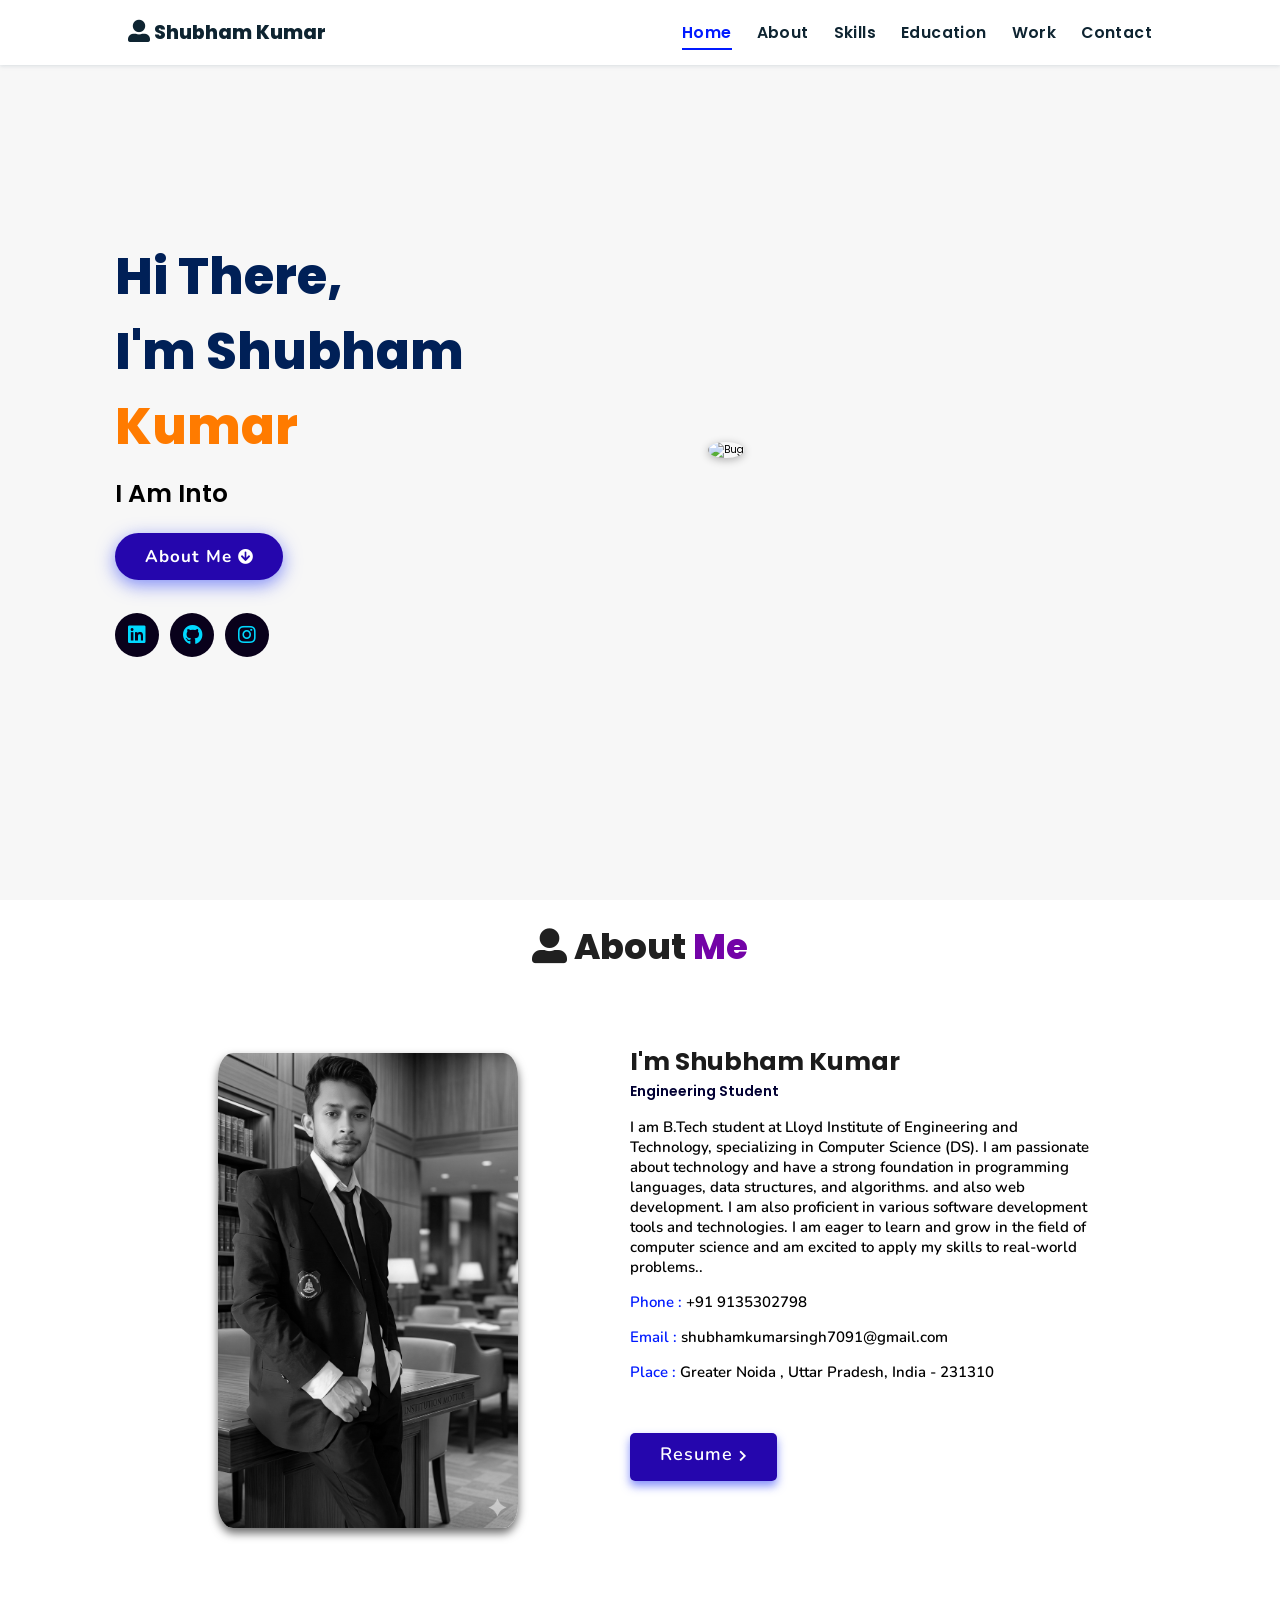
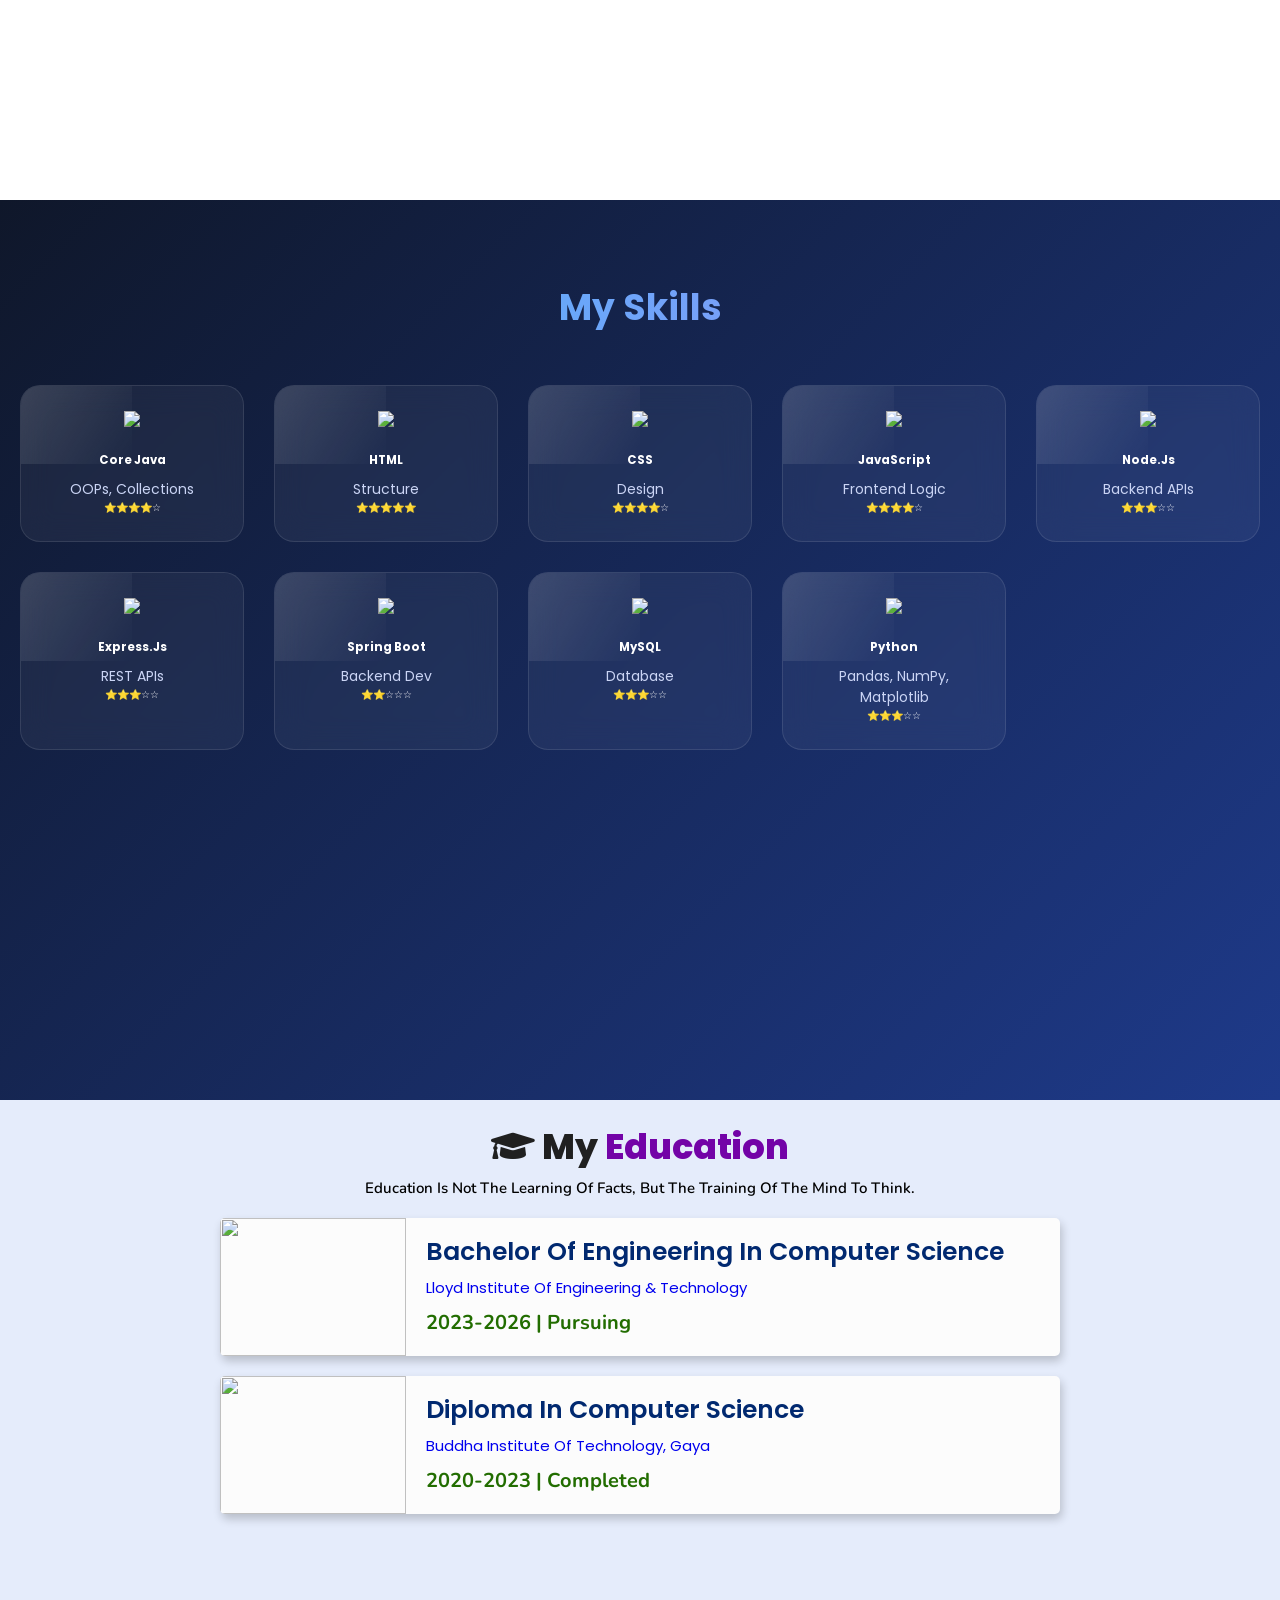
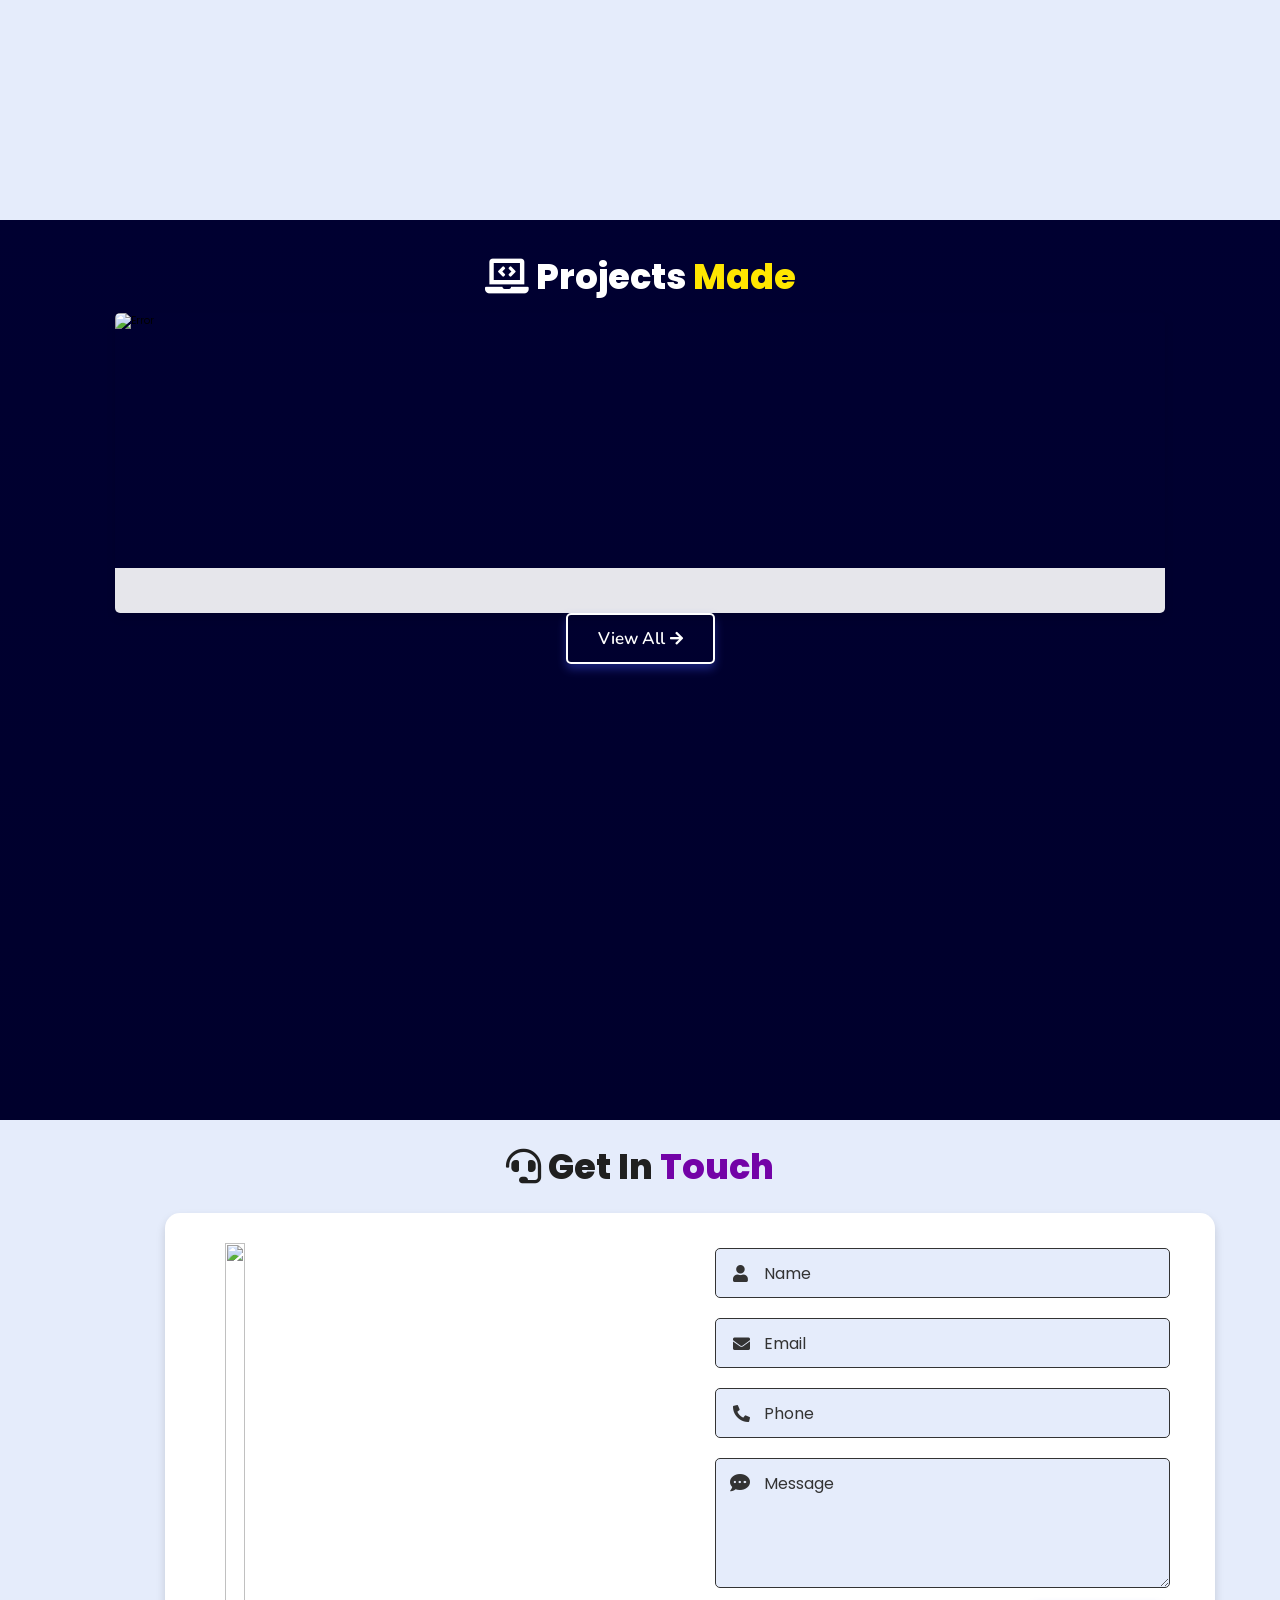
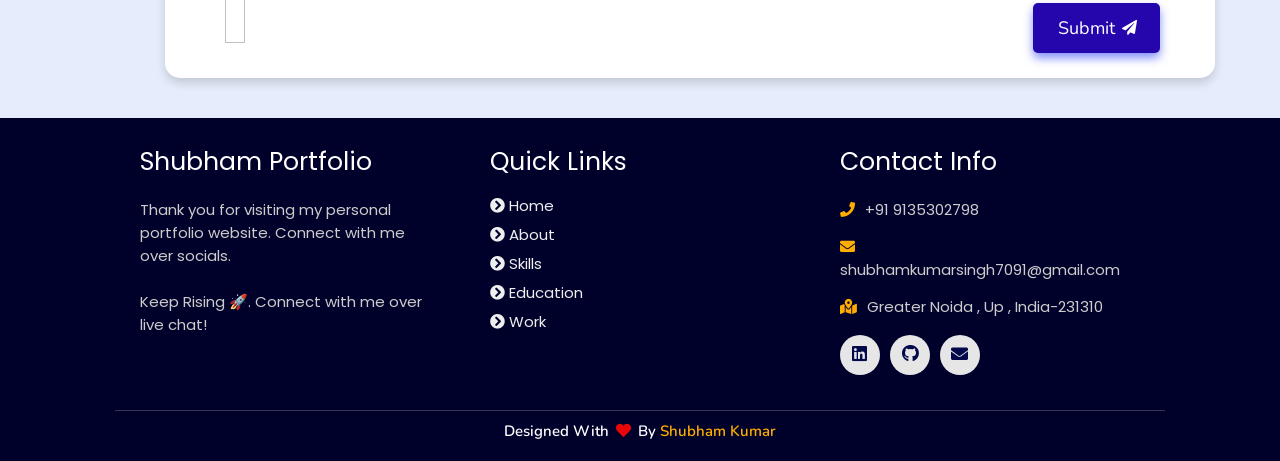
==== commit c623ebcc: "updated portfolio changes" ====
--- a/index.html
+++ b/index.html
@@ -79,7 +79,7 @@
     <div class="row">
 
     <div class="image">
-        <img draggable="false" class="tilt" src="1.jpg" alt="">
+        <img draggable="false" class="tilt" src="1.png" alt="">
     </div>
     <div class="content">
         <h3>I'm Shubham Kumar</h3>
@@ -108,22 +108,130 @@
 <!-- about section ends -->
 
 <!-- skills section starts -->
-<section class="skills" id="skills">
-
-    <h2 class="heading"><i class="fas fa-laptop-code"></i> Skills & <span>Abilities</span></h2>
-
-    <div class="container">
-          <div class="row" id="skillsContainer">
-
-            <div class="bar">
-              <!-- <div class="info">
-                <img src="https://img.icons8.com/color/48/000000/adobe-xd.png"/>
-                <span>AdobeXD</span>
-              </div> -->
-            </div>
-
-      </div>
-</div>
+<section id="skills">
+  <h2 class="section-title">My Skills</h2>
+
+  <div class="skills-container">
+
+    <!-- Core Java -->
+    <div class="skill-card">
+      <img src="https://img.icons8.com/color/48/java-coffee-cup-logo.png">
+      <h3>Core Java</h3>
+      <p>OOPs, Collections</p>
+
+      <div class="progress">
+        <div class="progress-bar" style="width: 85%"></div>
+      </div>
+      
+      <div class="stars">⭐⭐⭐⭐☆</div>
+    </div>
+
+    <!-- HTML -->
+    <div class="skill-card">
+      <img src="https://img.icons8.com/color/48/html-5.png">
+      <h3>HTML</h3>
+      <p>Structure</p>
+
+      <div class="progress">
+        <div class="progress-bar" style="width: 90%"></div>
+      </div>
+      
+      <div class="stars">⭐⭐⭐⭐⭐</div>
+    </div>
+
+     <!-- CSS -->
+    <div class="skill-card">
+      <img src="https://img.icons8.com/color/48/css3.png">
+      <h3>CSS</h3>
+      <p>Design</p>
+
+      <div class="progress">
+        <div class="progress-bar" style="width: 85%"></div>
+      </div>
+      
+      <div class="stars">⭐⭐⭐⭐☆</div>
+    </div>
+
+    <!-- JavaScript -->
+    <div class="skill-card">
+      <img src="https://img.icons8.com/color/48/javascript.png">
+      <h3>JavaScript</h3>
+      <p>Frontend Logic</p>
+
+      <div class="progress">
+        <div class="progress-bar" style="width: 80%"></div>
+      </div>
+      
+      <div class="stars">⭐⭐⭐⭐☆</div>
+    </div>
+
+
+    <!-- Node.js -->
+    <div class="skill-card">
+      <img src="https://img.icons8.com/color/48/nodejs.png">
+      <h3>Node.js</h3>
+      <p>Backend APIs</p>
+
+      <div class="progress">
+        <div class="progress-bar" style="width: 80%"></div>
+      </div>
+     
+      <div class="stars">⭐⭐⭐☆☆</div>
+    </div>
+
+    <!-- Express -->
+    <div class="skill-card">
+      <img src="https://cdn.jsdelivr.net/gh/devicons/devicon/icons/express/express-original.svg">
+      <h3>Express.js</h3>
+      <p>REST APIs</p>
+
+      <div class="progress">
+        <div class="progress-bar" style="width: 75%"></div>
+      </div>
+      
+      <div class="stars">⭐⭐⭐☆☆</div>
+    </div>
+
+    <!-- Spring Boot -->
+    <div class="skill-card">
+      <img src="https://img.icons8.com/color/48/spring-logo.png">
+      <h3>Spring Boot</h3>
+      <p>Backend Dev</p>
+
+      <div class="progress">
+        <div class="progress-bar" style="width: 70%"></div>
+      </div>
+      
+      <div class="stars">⭐⭐☆☆☆</div>
+    </div>
+
+    <!-- MySQL -->
+    <div class="skill-card">
+      <img src="https://img.icons8.com/color/48/mysql-logo.png">
+      <h3>MySQL</h3>
+      <p>Database</p>
+
+      <div class="progress">
+        <div class="progress-bar" style="width: 85%"></div>
+      </div>
+      
+      <div class="stars">⭐⭐⭐☆☆</div>
+    </div>
+
+  
+<!-- Python -->
+    <div class="skill-card">
+  <img src="https://img.icons8.com/color/48/python--v1.png">
+  <h3>Python</h3>
+  <p>Pandas, NumPy, Matplotlib</p>
+
+  <div class="progress">
+    <div class="progress-bar" style="width: 80%"></div>
+  </div>
+  <div class="stars">⭐⭐⭐☆☆</div>
+</div>
+
+  </div>
 </section>
 <!-- skills section ends -->
 
@@ -166,6 +274,7 @@
 <!-- education section ends -->
 
 
+
 <!-- work project section starts -->
 <section class="work" id="work">
 
@@ -177,10 +286,6 @@
       <img draggable="false" src="assets/images/projects/portfolio1.jpg" alt="error">
       <div class="content">
       </div>
-
-      
-
-
      
     </div>
 
--- a/assets/css/style.css
+++ b/assets/css/style.css
@@ -459,59 +459,75 @@
 /* about section ends */
 
 /* skills section starts */
-.skills {
-  min-height: 90vh;
-  background: linear-gradient(to bottom, #57059e, #4a00e0);
-}
-.skills h2 {
-  color: #fff;
-}
-.skills .heading span {
-  color: rgb(255, 230, 0);
-}
-.skills .container {
-  background: rgba(0, 0, 22, 0.4);
-  color: #fff;
-  border-radius: 1rem;
-  padding: 2rem;
-  width: 90%;
-  margin: auto;
-  margin-top: 2rem;
-}
-.skills .container .row {
+
+#skills {
+  padding: 80px 20px;
+  background: linear-gradient(135deg, #0f172a, #1e3a8a);
+  color: white;
+  text-align: center;
+}
+
+.section-title {
+  font-size: 36px;
+  margin-bottom: 50px;
+  background: linear-gradient(90deg, #38bdf8, #a78bfa);
+  -webkit-background-clip: text;
+  -webkit-text-fill-color: transparent;
+}
+
+.skills-container {
   display: grid;
-  grid-template-columns: repeat(6, 1fr);
-  flex-wrap: wrap;
-  gap: 1.8rem;
-}
-.skills .container .bar {
-  margin-bottom: 15px;
-  padding: 10px;
-  border-radius: 1rem;
-  box-shadow: 0 4px 10px rgba(0, 0, 0, 0.2);
-  background: rgba(0, 0, 22, 0.9);
-  transition: 0.2s;
-}
-.skills .container .bar:hover {
-  box-shadow: 0 8px 10px rgba(0, 2, 68, 0.8) !important;
-  background-color: rgba(0, 0, 0, 0.9) !important;
-}
-.skills .container .bar .info {
-  display: flex;
-  flex-direction: column;
-  align-items: center;
-  gap: 1rem;
-  margin-top: 1rem;
-}
-.skills .container .bar .info i {
-  font-size: 4rem;
-}
-.skills .container .bar .info span {
-  font-size: 2rem;
-  font-weight: 500;
-  font-family: "Poppins";
-  margin-left: 0.5rem;
-}
+  grid-template-columns: repeat(auto-fit, minmax(220px, 1fr));
+  gap: 30px;
+}
+
+.skill-card {
+  padding: 25px;
+  border-radius: 20px;
+  backdrop-filter: blur(15px);
+  background: rgba(255, 255, 255, 0.05);
+  border: 1px solid rgba(255,255,255,0.1);
+  transition: 0.4s ease;
+  position: relative;
+  overflow: hidden;
+}
+
+/* Glow Effect */
+.skill-card::before {
+  content: "";
+  position: absolute;
+  width: 150%;
+  height: 150%;
+  background: linear-gradient(120deg, transparent, rgba(255,255,255,0.2), transparent);
+  top: -100%;
+  left: -100%;
+  transition: 0.5s;
+}
+
+.skill-card:hover::before {
+  top: 100%;
+  left: 100%;
+}
+
+.skill-card:hover {
+  transform: translateY(-15px) scale(1.05);
+  box-shadow: 0 15px 30px rgba(0,0,0,0.5);
+}
+
+.skill-card img {
+  width: 55px;
+  margin-bottom: 10px;
+}
+
+.skill-card h3 {
+  margin: 10px 0;
+}
+
+.skill-card p {
+  font-size: 14px;
+  color: #cbd5f5;
+}
+
 /* skills media queries starts*/
 @media screen and (max-width: 600px) {
   .skills .container {
@@ -530,6 +546,9 @@
   }
 }
 /* skills media queries ends*/
+
+
+
 /* skills section ends */
 
 /* education section starts */
@@ -1235,3 +1254,6 @@
   top: calc(100% - 12rem);
 }
 /* scroll top ends */
+
+
+
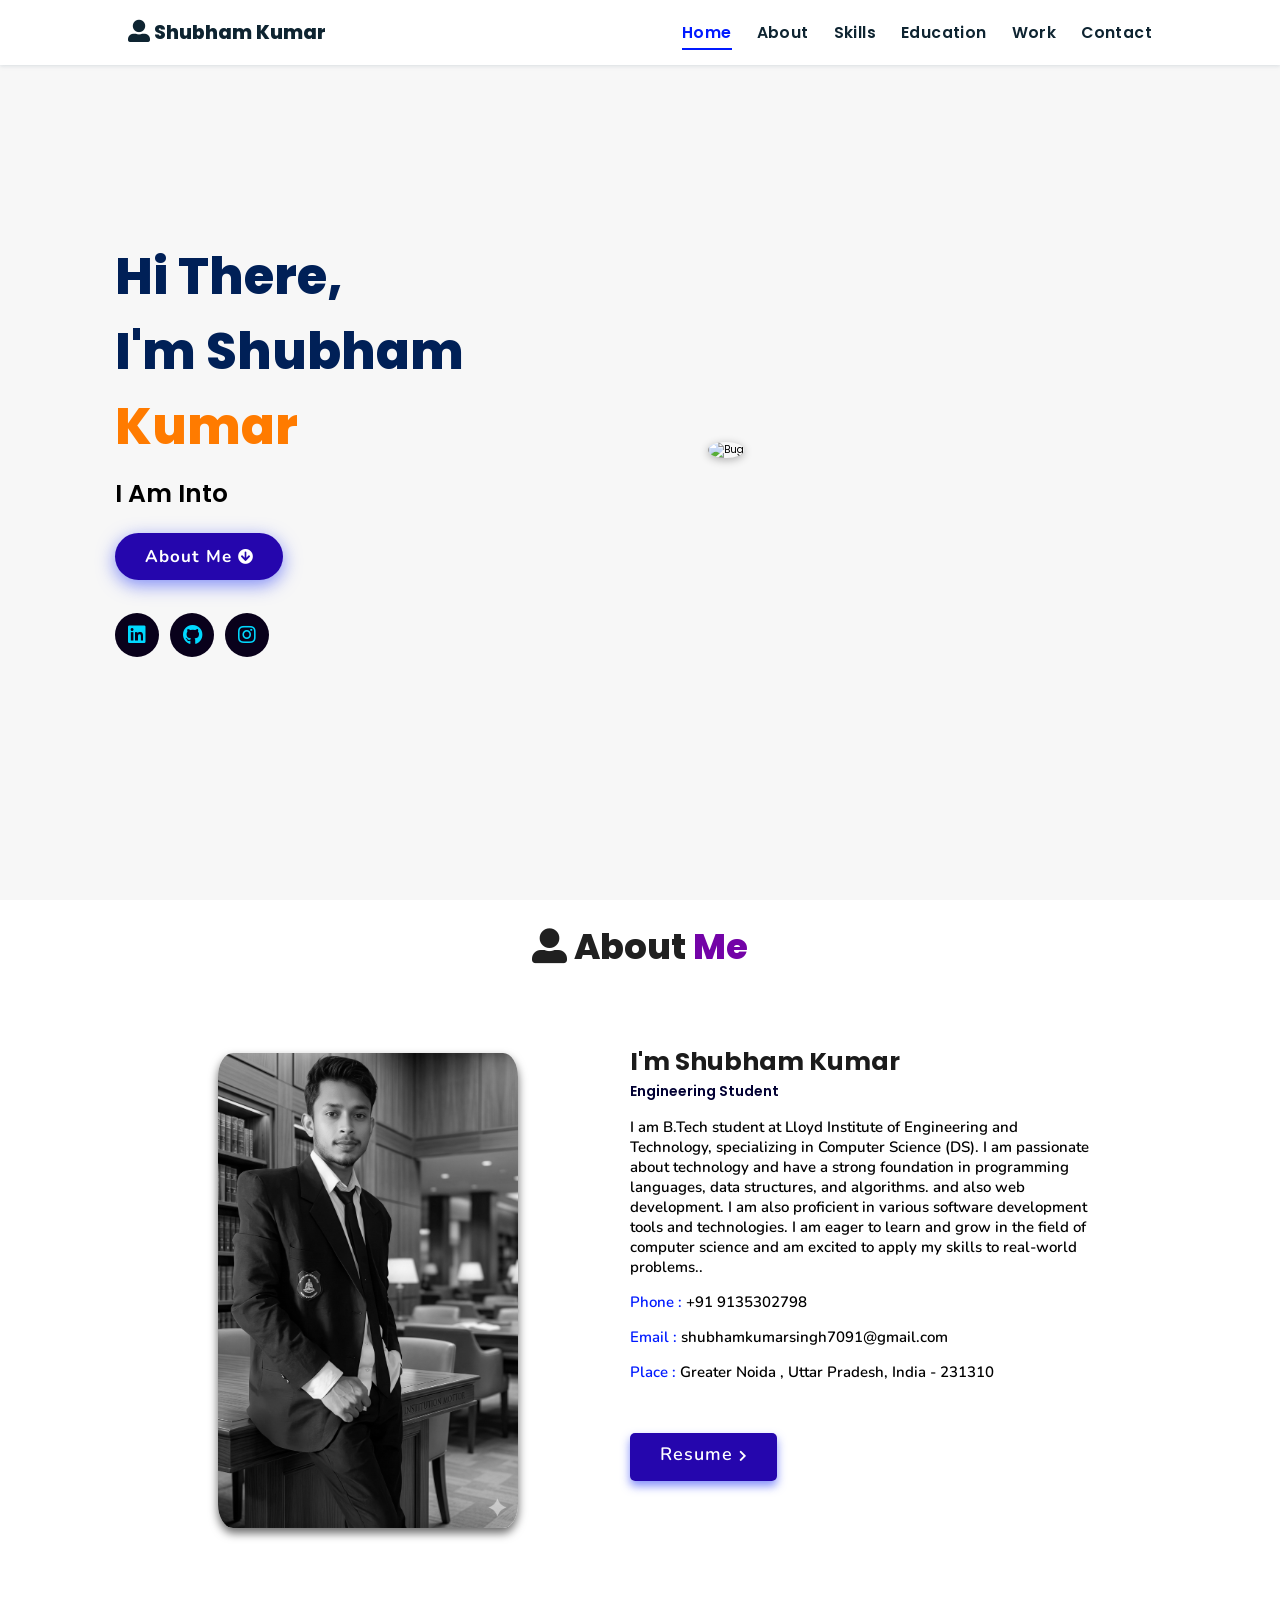
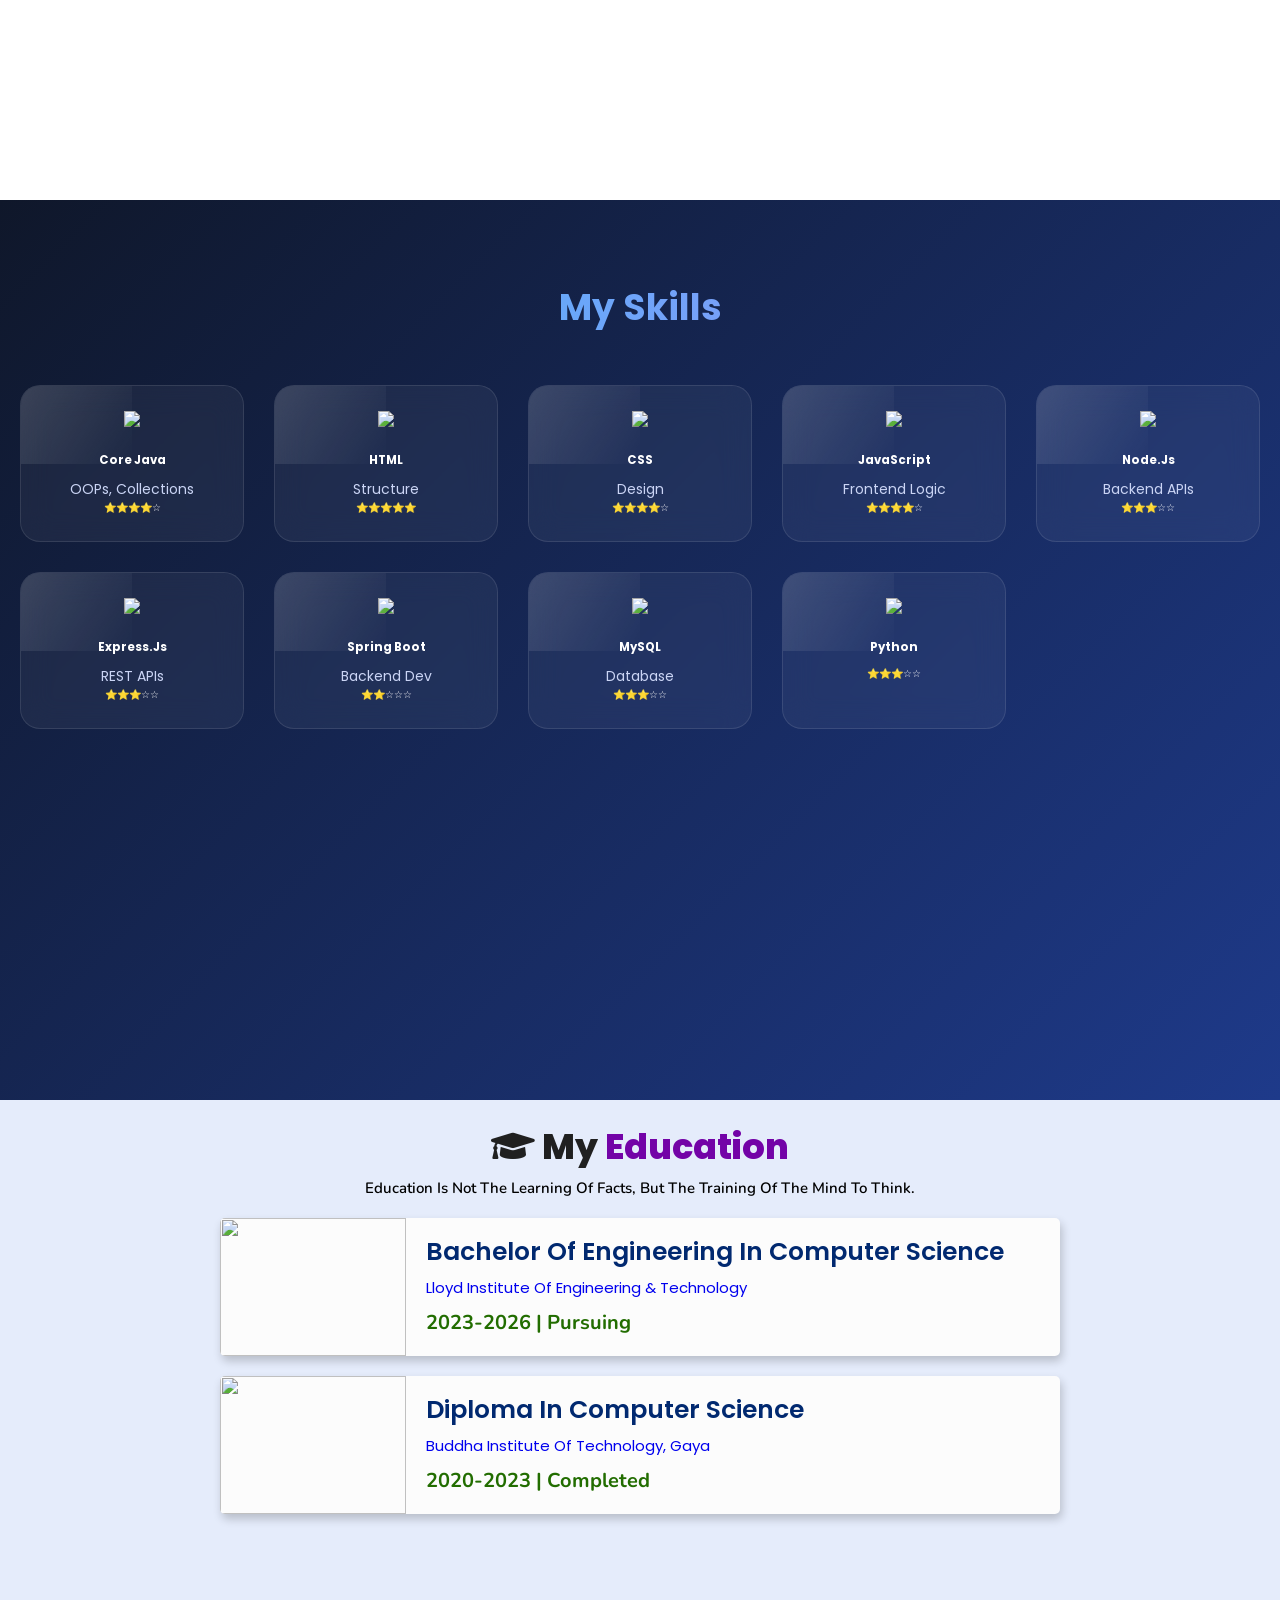
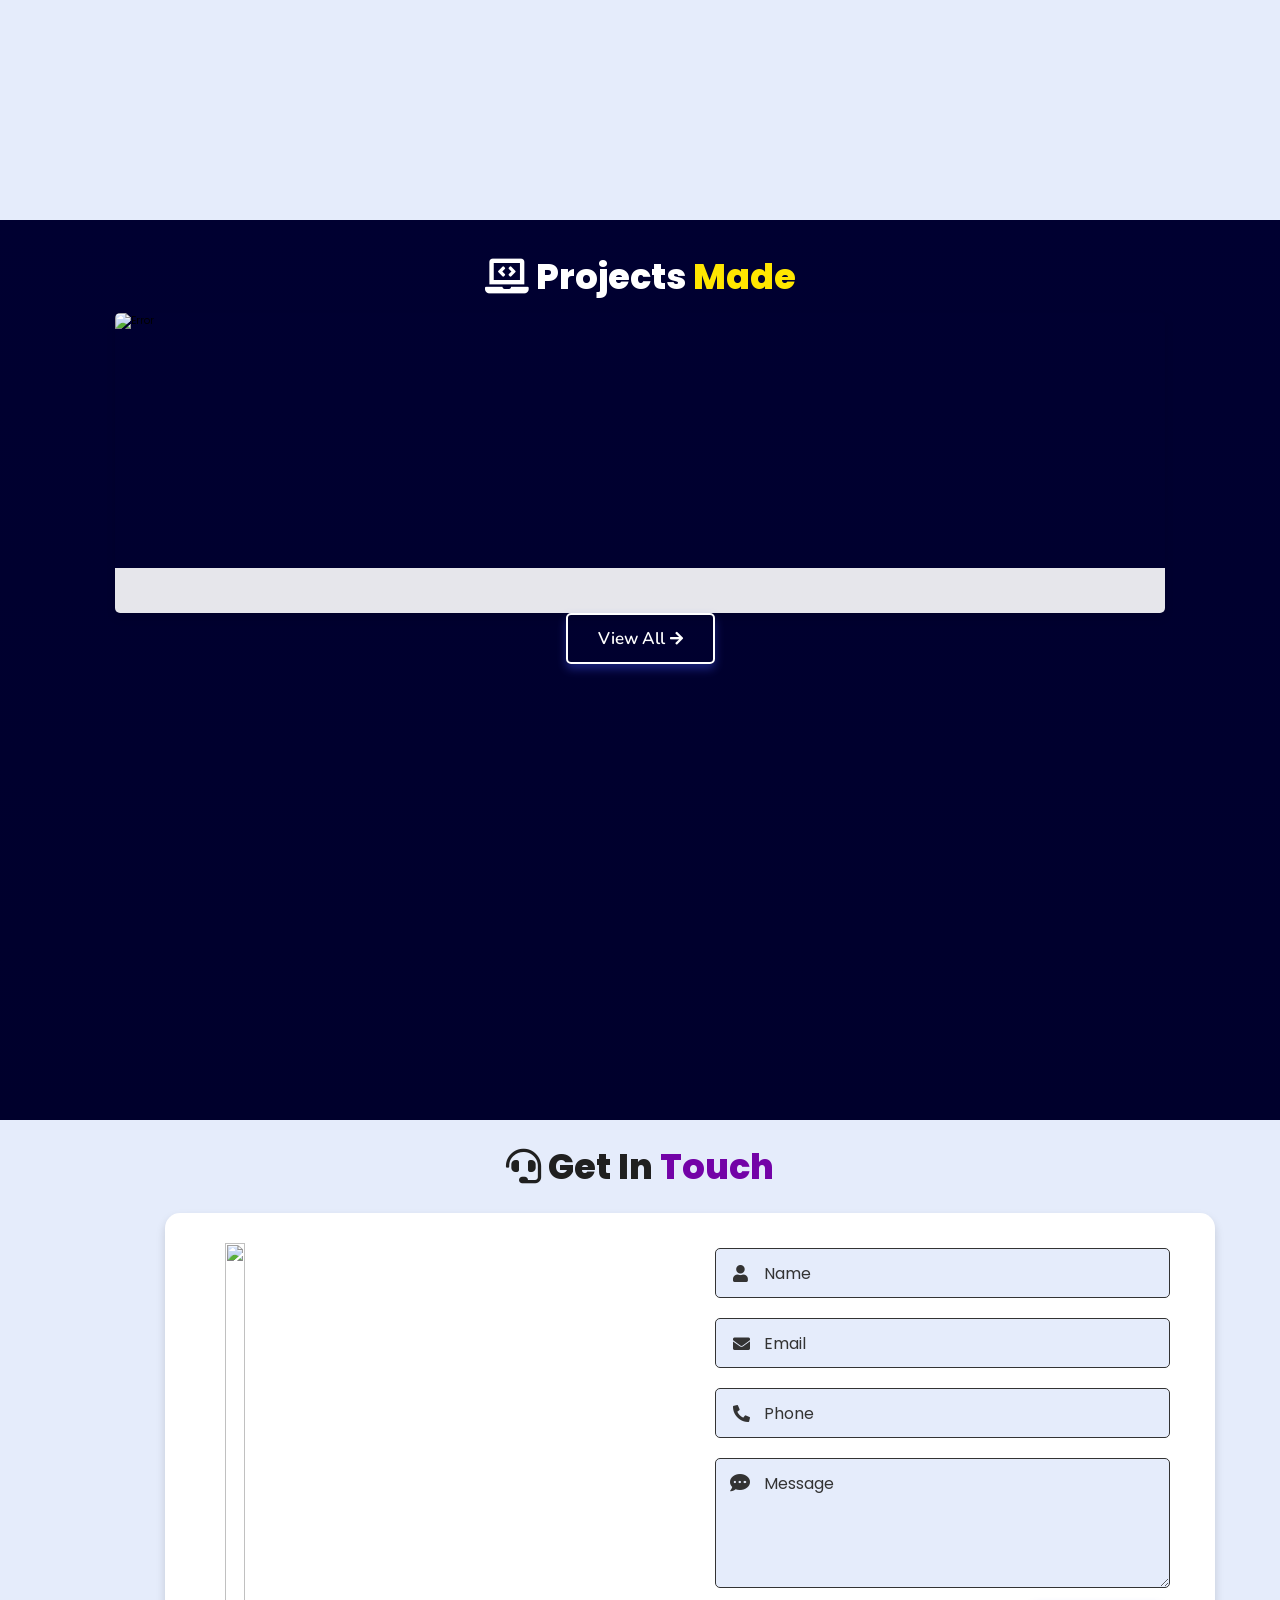
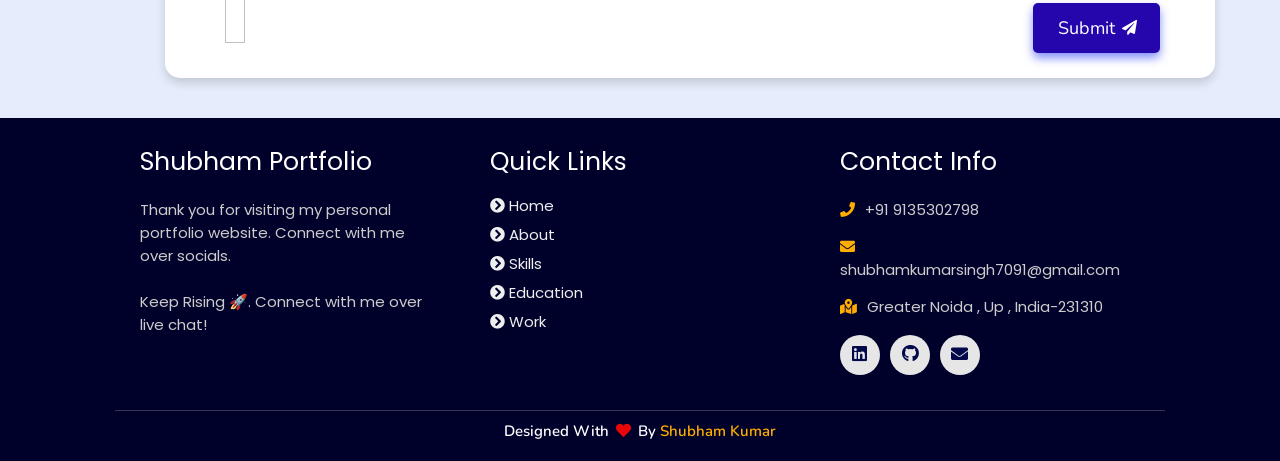
==== commit 102a024d: "updated portfolio changes" ====
--- a/index.html
+++ b/index.html
@@ -60,7 +60,7 @@
         <ul class="social-icons">
           <li><a class="linkedin" aria-label="LinkedIn" href="https://www.linkedin.com/in/shubham-kumar-8b270b229/" target="_blank"><i class="fab fa-linkedin"></i></a></li> 
           <li><a class="github" aria-label="GitHub" href="https://github.com/Shubhamkr4013" target="_blank"><i class="fab fa-github"></i></a></li>
-          <li><a class="instagram" aria-label="Instagram" href="https://www.instagram.com/shiv_premi__2004/"><i class="fab fa-instagram" target="_blank"></i></a></li>
+          <li><a class="instagram" aria-label="Instagram" href="https://www.instagram.com/shubham_kumar4015?igsh=eHo2YjBhMHZwcmR6"><i class="fab fa-instagram" target="_blank"></i></a></li>
           
         </ul>
       </div>
@@ -97,7 +97,7 @@
         </div>
         
         <div class="resumebtn">
-            <a href="https://drive.google.com/file/d/1GuKbYMm3zIRAudhKvsuUWCnAhViKHqMQ/view?usp=drive_link" target="_blank" class="btn"><span>Resume</span>
+            <a href="https://drive.google.com/file/d/1aJRdmwk7SzEiqYkF9JwcQ0ye-49kzfOO/view?usp=drive_link" target="_blank" class="btn"><span>Resume</span>
                 <i class="fas fa-chevron-right"></i>
             </a>
         </div>
@@ -223,7 +223,7 @@
     <div class="skill-card">
   <img src="https://img.icons8.com/color/48/python--v1.png">
   <h3>Python</h3>
-  <p>Pandas, NumPy, Matplotlib</p>
+  <!-- <p>Pandas, NumPy, Matplotlib</p> -->
 
   <div class="progress">
     <div class="progress-bar" style="width: 80%"></div>
